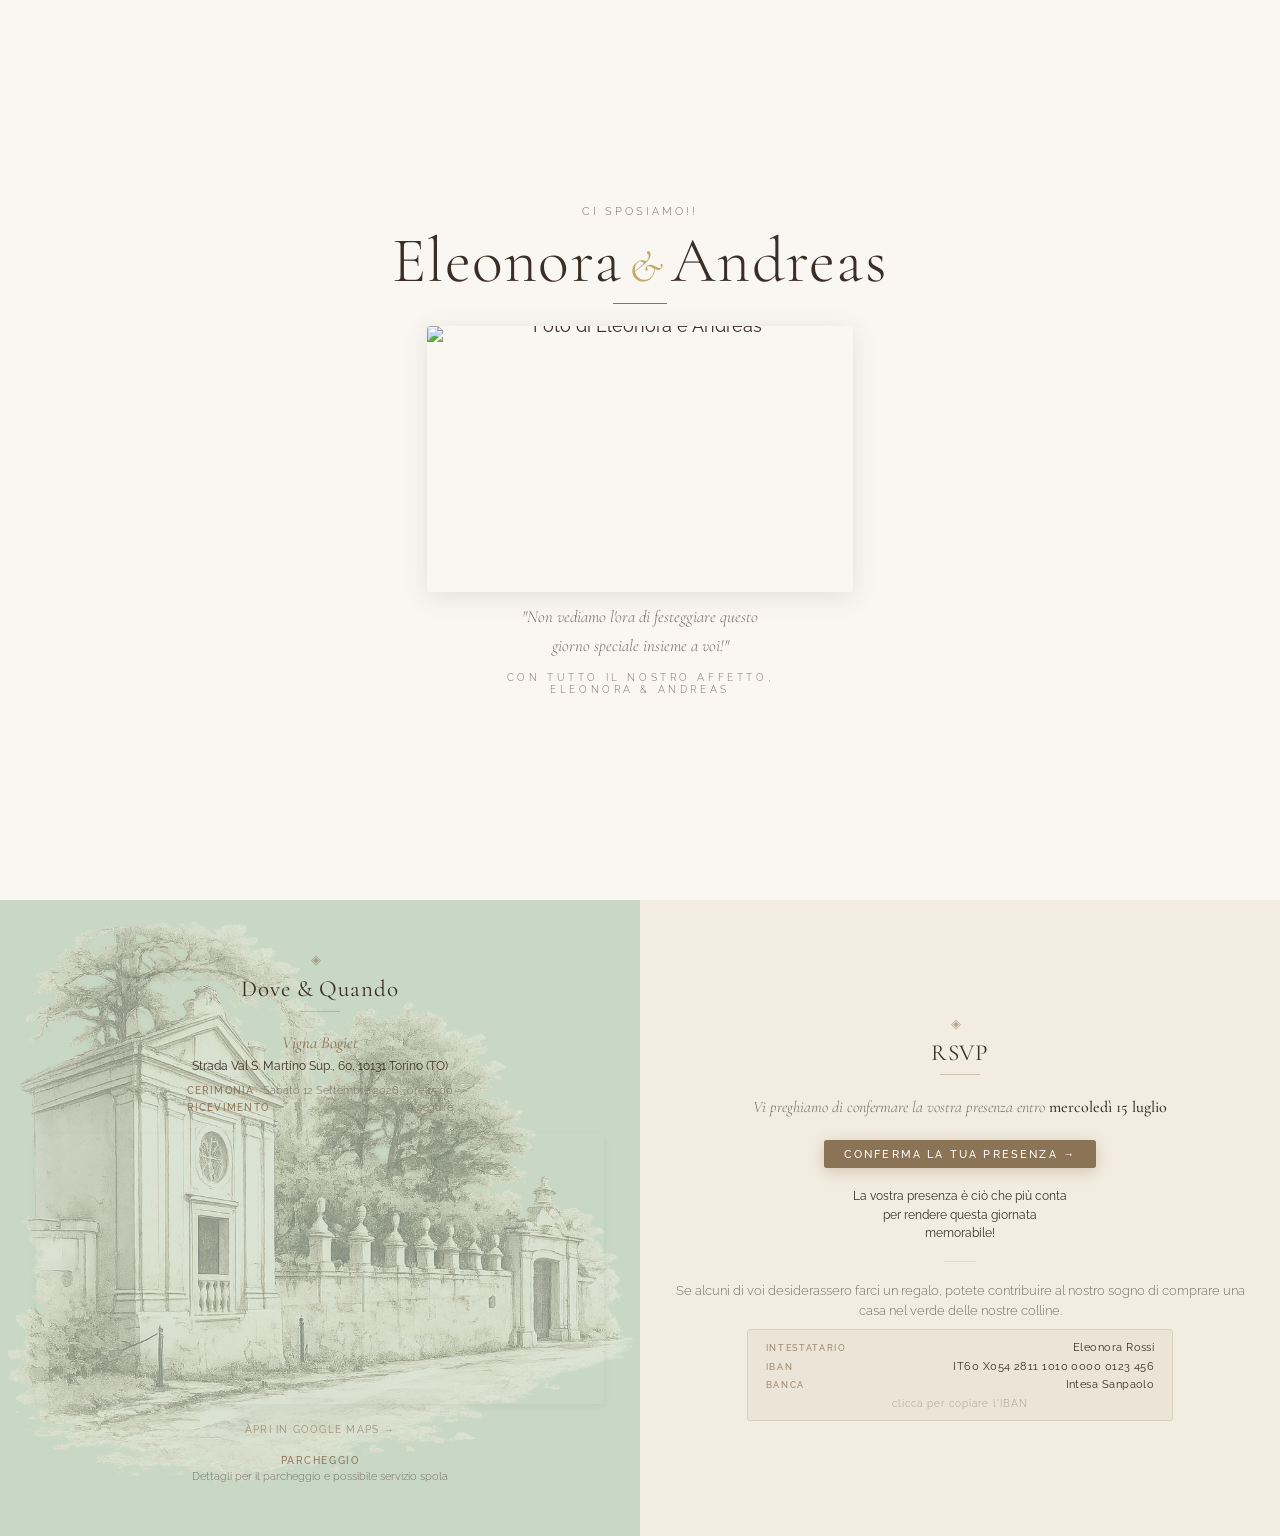
==== index.html @ 6a7cc62c "Fixing page to be scrollable also on big screen" ====
<!DOCTYPE html>
<html lang="it">
<head>
  <meta charset="UTF-8">
  <meta name="viewport" content="width=device-width, initial-scale=1.0">
  <meta name="description" content="Matrimonio di Eleonora e Andreas - Invito e RSVP">
  <meta name="robots" content="noindex, nofollow">
  <meta name="theme-color" content="#FAF7F2">

  <!-- Social sharing -->
  <meta property="og:title" content="Eleonora &amp; Andreas">
  <meta property="og:description" content="Matrimonio di Eleonora e Andreas - Invito e RSVP">
  <meta property="og:type" content="website">

  <!-- Inline SVG favicon -->
  <link rel="icon" href="data:image/svg+xml,<svg xmlns='http://www.w3.org/2000/svg' viewBox='0 0 100 100'><text y='.9em' font-size='90'>💍</text></svg>">

  <title>Eleonora &amp; Andreas</title>

  <!-- Google Fonts: preconnect + preload to avoid FOUT reflow -->
  <link rel="preconnect" href="https://fonts.googleapis.com">
  <link rel="preconnect" href="https://fonts.gstatic.com" crossorigin>
  <link
    rel="preload"
    as="style"
    href="https://fonts.googleapis.com/css2?family=Cormorant+Garamond:ital,wght@0,300;0,400;0,600;1,300;1,400&family=Raleway:wght@300;400;500&display=swap"
  >
  <link
    href="https://fonts.googleapis.com/css2?family=Cormorant+Garamond:ital,wght@0,300;0,400;0,600;1,300;1,400&family=Raleway:wght@300;400;500&display=swap"
    rel="stylesheet"
  >

  <link rel="stylesheet" href="css/style.css">
</head>

<body>

  <main class="layout" id="main-content">

    <!-- ═══════════════════════════════════════════════
         SECTION 1 · Hero / Welcome
    ════════════════════════════════════════════════ -->
    <section class="section section--hero" id="welcome" aria-label="Benvenuto">
      <div class="hero__content">

        <p class="hero__eyebrow">Ci sposiamo!!</p>

        <h1 class="hero__names">
          Eleonora<span class="hero__amp" aria-hidden="true">&amp;</span>Andreas
        </h1>

        <div class="hero__rule" aria-hidden="true"></div>
        <p class="hero__dateline"></p>

        <figure class="hero__photo">
          <img
            src="https://picsum.photos/seed/eleonora-andreas/800/500"
            alt="Foto di Eleonora e Andreas"
            width="800"
            height="500"
            loading="eager">
        </figure>

        <p class="hero__verse">"Non vediamo l'ora di festeggiare questo giorno speciale insieme a voi!"</p>
        <p class="hero__place">Con tutto il nostro affetto,<br>Eleonora &amp; Andreas</p>

      </div>
    </section><!-- /.section--hero -->


    <!-- ═══════════════════════════════════════════════
         RIGHT PANEL
    ════════════════════════════════════════════════ -->
    <div class="right-panel">

      <!-- ─────────────────────────────────────────────
           SECTION 2 · Location
      ────────────────────────────────────────────── -->
      <section class="section section--location" id="location" aria-label="Luogo e data">
        <div class="section-body">

          <header class="section-header">
            <span class="section-deco" aria-hidden="true">◈</span>
            <h2 class="section-title">Dove &amp; Quando</h2>
            <div class="section-rule" aria-hidden="true"></div>
          </header>

          <div class="location-info">
            <address class="location-address">
              <strong class="location-venue">Vigna Bogiet</strong>
              <span>Strada Val S. Martino Sup., 60, 10131 Torino (TO)</span>
            </address>

            <dl class="location-schedule">
              <div class="location-schedule__row">
                <dt>Cerimonia</dt>
                <dd>Sabato 12 Settembre 2026 · ore 15:00</dd>
              </div>
              <div class="location-schedule__row">
                <dt>Ricevimento</dt>
                <dd>A seguire</dd>
              </div>
            </dl>
          </div>

          <div class="location-map">
            <iframe
              src="https://www.google.com/maps?q=Strada+Val+S.+Martino+Sup.,+60,+10131+Torino+TO&hl=it&z=15&output=embed"
              title="Mappa: Strada Val S. Martino Sup., 60, Torino"
              loading="lazy"
              allowfullscreen
              referrerpolicy="no-referrer-when-downgrade">
            </iframe>
          </div>

          <a
            href="https://www.google.com/maps/place/Strada+Val+S.+Martino+Sup.,+60,+10131+Torino+TO,+Italy/@45.0604905,7.7187541,806m/data=!3m2!1e3!4b1!4m6!3m5!1s0x478872eba3f43833:0xca5c7841f860b6f4!8m2!3d45.0604867!4d7.721329!16s%2Fg%2F11c2gj1sdj?hl=en-GB&entry=ttu&g_ep=EgoyMDI2MDMxOC4xIKXMDSoASAFQAw%3D%3D"
            class="map-link"
            target="_blank"
            rel="noopener noreferrer"
            aria-label="Apri il percorso in Google Maps (si apre in nuova scheda)">
            Apri in Google Maps →
          </a>

          <p class="location-parking">
            <span class="location-parking__label">Parcheggio</span>
            Dettagli per il parcheggio e possibile servizio spola
          </p>

        </div>
      </section><!-- /.section--location -->


      <!-- ─────────────────────────────────────────────
           SECTION 3 · RSVP & IBAN
      ────────────────────────────────────────────── -->
      <section class="section section--rsvp" id="rsvp" aria-label="Conferma presenza">
        <div class="section-body">

          <header class="section-header">
            <span class="section-deco" aria-hidden="true">◈</span>
            <h2 class="section-title">RSVP</h2>
            <div class="section-rule" aria-hidden="true"></div>
          </header>

          <p class="rsvp-message">
            Vi preghiamo di confermare la vostra presenza entro <strong>mercoledì 15 luglio</strong>
          </p>

          <a
            href="https://forms.google.com/PLACEHOLDER"
            class="rsvp-btn"
            target="_blank"
            rel="noopener noreferrer"
            aria-label="Conferma la tua presenza — si apre Google Forms in nuova scheda">
            Conferma la tua presenza
            <span class="rsvp-btn__arrow" aria-hidden="true">→</span>
          </a>

          <p class="gift-presence">
            La vostra presenza è ciò che più conta per rendere questa giornata memorabile!
          </p>

          <hr class="section-hr" aria-hidden="true">

          <div class="gift-block">
            <p class="gift-text">
              Se alcuni di voi desiderassero farci un regalo, potete contribuire al nostro sogno di comprare una casa nel verde delle nostre colline.
            </p>

            <button
              class="iban-block"
              id="ibanBlock"
              type="button"
              aria-label="Codice IBAN — clicca per copiare l'IBAN">
              <span class="iban-row"><span class="iban-label">Intestatario</span><span class="iban-value">Eleonora Rossi</span></span>
              <span class="iban-row"><span class="iban-label">IBAN</span><span class="iban-value" id="ibanValue">IT60 X054 2811 1010 0000 0123 456</span></span>
              <span class="iban-row"><span class="iban-label">Banca</span><span class="iban-value">Intesa Sanpaolo</span></span>
              <span class="iban-hint" aria-live="polite">clicca per copiare l'IBAN</span>
            </button>
          </div>

        </div>
      </section><!-- /.section--rsvp -->

    </div><!-- /.right-panel -->

  </main><!-- /#main-content -->

  <script src="js/main.js"></script>

</body>
</html>
---- css/style.css ----
/* ================================================================
   WEDDING LANDING PAGE — style.css
   Stack: vanilla CSS · CSS Grid · clamp() · Custom Properties
   All layout uses proportional units (%, rem, vw, vh, dvh)
   No frameworks — pure modern CSS
   ================================================================ */


/* ────────────────────────────────────────────────────────────────
   DESIGN TOKENS
   ──────────────────────────────────────────────────────────────── */
:root {
  /* Palette ─ warm, muted, romantic
     Section 1 + 3 share ivory;
     the sage accent in section 2 creates visual rhythm.            */
  --clr-ivory:        #FAF7F2;
  --clr-ivory-warm:   #F3EDE1;
  --clr-sage:         #C8D8C5;
  --clr-text:         #3A2E26;
  --clr-text-soft:    #7A6E65;
  --clr-accent:       #8B7355;
  --clr-accent-lt:    #A68B5B;
  --clr-gold:         #C4A969;
  --clr-white:        #FFFFFF;

  /* Typography */
  --font-display: 'Cormorant Garamond', Georgia, serif;
  --font-body:    'Raleway', Arial, sans-serif;

  /* Fluid spacing (min · preferred · max) */
  --sp-xs:  clamp(0.25rem, 0.6vw,  0.5rem);
  --sp-sm:  clamp(0.5rem,  1vw,    0.85rem);
  --sp-md:  clamp(0.75rem, 1.5vw,  1.25rem);
  --sp-lg:  clamp(1.25rem, 2.5vw,  2rem);
  --sp-xl:  clamp(1.5rem,  4vw,    3rem);

  /* Transitions */
  --ease-out: cubic-bezier(0.25, 0.46, 0.45, 0.94);
  --t-mid:    0.35s var(--ease-out);
  --t-fast:   0.18s ease;

  /* Shadows */
  --shadow-rest:  0 0.125rem 0.6rem rgba(58, 46, 38, 0.06);
  --shadow-hover: 0 0.6rem 2.5rem rgba(58, 46, 38, 0.13);
}


/* ────────────────────────────────────────────────────────────────
   RESET & BASE
   ──────────────────────────────────────────────────────────────── */
*, *::before, *::after {
  box-sizing: border-box;
  margin: 0;
  padding: 0;
}

html {
  /* Root scales gently with viewport so rem-based clamps read larger
     on wide screens without starving the fixed-height right panel. */
  font-size: clamp(106.25%, 0.95rem + 0.2vw, 118.75%);
  scroll-behavior: smooth;
  -webkit-font-smoothing: antialiased;
  -moz-osx-font-smoothing: grayscale;
}

body {
  font-family: var(--font-body);
  background: var(--clr-ivory-warm);
  color: var(--clr-text);
  width: 100%;
  min-height: 100dvh;
}

img, iframe {
  display: block;
  max-width: 100%;
}

a { color: inherit; }
address { font-style: normal; }


/* ────────────────────────────────────────────────────────────────
   PAGE LAYOUT
   Hero takes the full viewport; location + RSVP scroll in below.
   On wide screens the two lower sections sit side by side.
   ──────────────────────────────────────────────────────────────── */
.layout {
  display: block;
  width: 100%;
}

.section--hero {
  height: 100dvh;
  min-height: 32rem;
}

.right-panel {
  display: grid;
  grid-template-columns: 1fr 1fr;
}

.right-panel > .section {
  min-height: 70dvh;
}


/* ────────────────────────────────────────────────────────────────
   SECTION BASE
   ──────────────────────────────────────────────────────────────── */
.section {
  position: relative;
  overflow: hidden;
  min-height: 0;       /* flex/grid shrink safety */
  display: flex;        /* let section-body stretch via flex: 1 */
  flex-direction: column;
  transition:
    filter     var(--t-mid),
    box-shadow var(--t-mid);
}

/* Spotlight hover — dim siblings, brighten hovered */
.layout:has(.section:hover) .section {
  filter: brightness(0.97);
}
.layout:has(.section:hover) .section:hover {
  filter: none;
  box-shadow: var(--shadow-hover);
  z-index: 10;
}

/* Lift on smaller sections */
.section--location,
.section--rsvp {
  transition:
    filter     var(--t-mid),
    box-shadow var(--t-mid),
    transform  var(--t-mid);
}
.section--location:hover,
.section--rsvp:hover {
  transform: translateY(-0.2rem);
}

/* Section inner body — flex column, content-sized. Now that the
   page scrolls, sections grow to fit content naturally. */
.section-body {
  display: flex;
  flex-direction: column;
  align-items: center;
  justify-content: center;
  text-align: center;
  flex: 1;
  min-height: 0;
  padding: var(--sp-xl) var(--sp-lg);
  gap: var(--sp-md);
}

/* Shared section header */
.section-header {
  display: flex;
  flex-direction: column;
  align-items: center;
  gap: var(--sp-xs);
  flex-shrink: 0;
}

.section-deco {
  font-size: 0.75rem;
  color: var(--clr-accent);
  letter-spacing: 0.6em;
  opacity: 0.55;
}

.section-title {
  font-family: var(--font-display);
  font-weight: 400;
  font-size: clamp(1.1rem, 1.8vw, 1.7rem);
  color: var(--clr-text);
  letter-spacing: 0.04em;
}

.section-rule {
  width: 2.25rem;
  height: 1px;
  background: var(--clr-accent);
  opacity: 0.35;
}

.section-hr {
  width: 1.75rem;
  border: none;
  border-top: 1px solid var(--clr-text);
  opacity: 0.1;
  flex-shrink: 0;
}


/* ────────────────────────────────────────────────────────────────
   SECTION 1 · HERO
   Light background + centered photo + dark text
   ──────────────────────────────────────────────────────────────── */
.section--hero {
  background: var(--clr-ivory);
}

.hero__content {
  display: flex;
  flex-direction: column;
  align-items: center;
  justify-content: center;
  text-align: center;
  flex: 1;
  min-height: 0;
  padding: var(--sp-lg) var(--sp-lg);
  gap: clamp(0.4rem, 1.2vh, 0.9rem);
  color: var(--clr-text);
}

/* Typography — hero */
.hero__eyebrow {
  font-family: var(--font-body);
  font-weight: 300;
  font-size: clamp(0.55rem, 0.85vw, 0.75rem);
  letter-spacing: 0.28em;
  text-transform: uppercase;
  color: var(--clr-text-soft);
}

.hero__names {
  font-family: var(--font-display);
  font-weight: 300;
  font-size: clamp(2.4rem, 5vw, 5rem);
  line-height: 1;
  letter-spacing: 0.02em;
  color: var(--clr-text);
}

.hero__amp {
  display: inline-block;
  font-style: italic;
  font-size: 0.7em;
  color: var(--clr-gold);
  margin: 0 0.15em;
  font-weight: 400;
}

.hero__rule {
  width: 3rem;
  height: 1px;
  background: var(--clr-accent);
  opacity: 0.3;
}

.hero__dateline {
  font-family: var(--font-body);
  font-weight: 400;
  font-size: clamp(0.62rem, 0.95vw, 0.82rem);
  letter-spacing: 0.2em;
  text-transform: uppercase;
  color: var(--clr-accent);
}

/* Hero photo — centered, proportional */
.hero__photo {
  flex: 0 1 auto;
  width: min(60%, 24rem);
  overflow: hidden;
  border-radius: 0.2rem;
  box-shadow: 0 0.25rem 1.5rem rgba(58, 46, 38, 0.12);
  margin: 0;
  line-height: 0;    /* remove inline-block gap under img */
}

.hero__photo img {
  width: 100%;
  height: auto;
  max-height: 35vh;
  object-fit: cover;
  display: block;
  transition: transform 0.6s var(--ease-out);
}

.hero__verse {
  font-family: var(--font-display);
  font-style: italic;
  font-weight: 300;
  font-size: clamp(0.95rem, 1.3vw, 1.35rem);
  line-height: 1.7;
  color: var(--clr-text-soft);
  max-width: 38ch;
}

.hero__place {
  font-family: var(--font-body);
  font-weight: 300;
  font-size: clamp(0.55rem, 0.8vw, 0.68rem);
  letter-spacing: 0.35em;
  text-transform: uppercase;
  color: var(--clr-text-soft);
  opacity: 0.6;
}


/* ────────────────────────────────────────────────────────────────
   SECTION 2 · LOCATION
   Sage tone over the old hero sketch, softened with an overlay
   so text stays legible.
   ──────────────────────────────────────────────────────────────── */
.section--location {
  background:
    linear-gradient(rgba(200, 216, 197, 0.6), rgba(200, 216, 197, 0.6)),
    url("../img/20260320_1244_Elegant Architectural Sketch_remix_01km5gwvfgefpaefngyrwxhj1q.png")
      center / cover no-repeat,
    var(--clr-sage);
}

/* Info group (address + schedule) — flex for density control */
.location-info {
  display: flex;
  flex-direction: column;
  align-items: center;
  gap: var(--sp-xs);
  flex-shrink: 1;
  min-height: 0;
}

.location-address {
  display: flex;
  flex-direction: column;
  gap: 0.1em;
  font-family: var(--font-body);
  font-size: clamp(0.68rem, 0.95vw, 0.82rem);
  color: var(--clr-text);
  line-height: 1.5;
}

.location-venue {
  display: block;
  font-family: var(--font-display);
  font-style: italic;
  font-weight: 400;
  font-size: clamp(0.9rem, 1.3vw, 1.1rem);
  color: var(--clr-accent);
}

.location-schedule {
  display: flex;
  flex-direction: column;
  gap: 0.2em;
  width: 100%;
  max-width: 20rem;
}

.location-schedule__row {
  display: flex;
  justify-content: space-between;
  align-items: baseline;
  gap: 0.5em;
}

.location-schedule__row dt {
  font-family: var(--font-body);
  font-weight: 500;
  font-size: clamp(0.55rem, 0.8vw, 0.65rem);
  letter-spacing: 0.12em;
  text-transform: uppercase;
  color: var(--clr-accent);
  white-space: nowrap;
}

.location-schedule__row dd {
  font-family: var(--font-body);
  font-weight: 300;
  font-size: clamp(0.62rem, 0.88vw, 0.75rem);
  color: var(--clr-text-soft);
  white-space: nowrap;
}

/* Map — flex-shrinkable, proportional height.
   Uses vh so the map gives up space when the section is short,
   letting the parking note + map link stay visible. */
.location-map {
  width: 100%;
  max-width: 32rem;
  height: clamp(12rem, 30vh, 20rem);
  border-radius: 0.2rem;
  overflow: hidden;
  box-shadow: var(--shadow-rest);
  opacity: 0.92;
}

.location-map iframe {
  width: 100%;
  height: 100%;
  border: none;
}

.map-link {
  font-family: var(--font-body);
  font-size: clamp(0.58rem, 0.8vw, 0.68rem);
  font-weight: 400;
  letter-spacing: 0.12em;
  text-transform: uppercase;
  color: var(--clr-accent);
  text-decoration: none;
  opacity: 0.75;
  flex-shrink: 0;
  transition: opacity var(--t-fast);
}

.map-link:hover,
.map-link:focus-visible {
  opacity: 1;
  text-decoration: underline;
  text-underline-offset: 0.2em;
}

/* Parking note — compact, sits below map link */
.location-parking {
  display: flex;
  flex-direction: column;
  align-items: center;
  gap: 0.15em;
  font-family: var(--font-body);
  font-weight: 300;
  font-size: clamp(0.6rem, 0.82vw, 0.72rem);
  color: var(--clr-text-soft);
  line-height: 1.4;
  max-width: 22rem;
  flex-shrink: 0;
}

.location-parking__label {
  font-weight: 500;
  font-size: clamp(0.55rem, 0.78vw, 0.65rem);
  letter-spacing: 0.16em;
  text-transform: uppercase;
  color: var(--clr-accent);
}


/* ────────────────────────────────────────────────────────────────
   SECTION 3 · RSVP & IBAN
   ──────────────────────────────────────────────────────────────── */
.section--rsvp {
  background: var(--clr-ivory-warm);
}

.rsvp-message {
  font-family: var(--font-display);
  font-style: italic;
  font-weight: 300;
  font-size: clamp(0.9rem, 1.15vw, 1.15rem);
  line-height: 1.65;
  color: var(--clr-text-soft);
  text-align: center;
  flex-shrink: 0;
}

.rsvp-message strong {
  font-style: normal;
  font-weight: 500;
  color: var(--clr-text);
}

/* RSVP button — primary CTA */
.rsvp-btn {
  display: inline-flex;
  align-items: center;
  gap: 0.5em;
  padding: 0.7em 1.8em;
  background: var(--clr-accent);
  color: var(--clr-white);
  text-decoration: none;
  font-family: var(--font-body);
  font-weight: 500;
  font-size: clamp(0.6rem, 0.85vw, 0.72rem);
  letter-spacing: 0.2em;
  text-transform: uppercase;
  border-radius: 0.15rem;
  box-shadow: 0 0.2rem 0.9rem rgba(139, 115, 85, 0.32);
  flex-shrink: 0;
  transition:
    background   var(--t-fast),
    transform    var(--t-fast),
    box-shadow   var(--t-fast);
}

.rsvp-btn:hover {
  background: var(--clr-accent-lt);
  transform: translateY(-0.12rem);
  box-shadow: 0 0.4rem 1.4rem rgba(139, 115, 85, 0.42);
}

.rsvp-btn:focus-visible {
  outline: 2px solid var(--clr-accent);
  outline-offset: 0.2rem;
}

.rsvp-btn__arrow {
  display: inline-block;
  transition: transform var(--t-fast);
}

.rsvp-btn:hover .rsvp-btn__arrow {
  transform: translateX(0.2rem);
}

/* Gift & IBAN */
.gift-block {
  display: flex;
  flex-direction: column;
  align-items: center;
  gap: var(--sp-xs);
  width: 100%;
  flex-shrink: 0;     /* keep natural height — do not collapse behind footer */
}

.gift-title {
  font-family: var(--font-display);
  font-weight: 400;
  font-size: clamp(0.82rem, 1.1vw, 1rem);
  color: var(--clr-text);
  letter-spacing: 0.04em;
}

.gift-text {
  font-family: var(--font-body);
  font-weight: 300;
  font-size: clamp(0.72rem, 0.9vw, 0.88rem);
  color: var(--clr-text-soft);
  line-height: 1.55;
  text-align: center;
}

/* Gift presence line — normal-weight note above the IBAN block */
.gift-presence {
  font-family: var(--font-body);
  font-weight: 400;
  font-size: clamp(0.66rem, 0.9vw, 0.78rem);
  line-height: 1.55;
  color: var(--clr-text);
  text-align: center;
  max-width: 32ch;
  flex-shrink: 0;
}

/* IBAN — clickable copy card */
.iban-block {
  display: flex;
  flex-direction: column;
  align-items: stretch;
  gap: 0.25em;
  width: 100%;
  max-width: 24rem;
  padding: 0.6em 1em;
  background: rgba(139, 115, 85, 0.07);
  border: 1px solid rgba(139, 115, 85, 0.18);
  border-radius: 0.2rem;
  cursor: pointer;
  transition:
    background   var(--t-fast),
    border-color var(--t-fast);
  font: inherit;
  color: inherit;
  text-align: center;
}

.iban-block:hover {
  background: rgba(139, 115, 85, 0.13);
  border-color: rgba(139, 115, 85, 0.3);
}

.iban-block:focus-visible {
  outline: 2px solid var(--clr-accent);
  outline-offset: 0.12rem;
}

.iban-row {
  display: flex;
  justify-content: space-between;
  align-items: baseline;
  gap: 0.75em;
  width: 100%;
}

.iban-label {
  font-family: var(--font-body);
  font-weight: 500;
  font-size: clamp(0.52rem, 0.72vw, 0.6rem);
  letter-spacing: 0.18em;
  text-transform: uppercase;
  color: var(--clr-accent);
  opacity: 0.8;
  white-space: nowrap;
}

.iban-value {
  font-family: var(--font-body);
  font-weight: 400;
  font-size: clamp(0.62rem, 0.88vw, 0.76rem);
  color: var(--clr-text);
  letter-spacing: 0.04em;
  user-select: all;
  text-align: right;
}

.iban-hint {
  font-family: var(--font-body);
  font-size: 0.58rem;
  font-weight: 300;
  color: var(--clr-text-soft);
  opacity: 0.6;
  letter-spacing: 0.1em;
  margin-top: 0.15em;
  text-align: center;
}

/* ────────────────────────────────────────────────────────────────
   ENTRANCE ANIMATIONS  (CSS only — no JS dependency)
   ──────────────────────────────────────────────────────────────── */
@keyframes fadeUp {
  from { opacity: 0; transform: translateY(0.8rem); }
  to   { opacity: 1; transform: translateY(0);      }
}

@keyframes fadeRight {
  from { opacity: 0; transform: translateX(1rem); }
  to   { opacity: 1; transform: translateX(0);    }
}

.hero__eyebrow  { animation: fadeUp 0.6s var(--ease-out) 0.05s both; }
.hero__names    { animation: fadeUp 0.6s var(--ease-out) 0.12s both; }
.hero__rule     { animation: fadeUp 0.5s var(--ease-out) 0.18s both; }
.hero__dateline { animation: fadeUp 0.5s var(--ease-out) 0.22s both; }
.hero__photo    { animation: fadeUp 0.6s var(--ease-out) 0.28s both; }
.hero__verse    { animation: fadeUp 0.5s var(--ease-out) 0.34s both; }
.hero__place    { animation: fadeUp 0.5s var(--ease-out) 0.38s both; }

.section--location { animation: fadeRight 0.6s var(--ease-out) 0.1s both; }
.section--rsvp     { animation: fadeRight 0.6s var(--ease-out) 0.2s both; }


/* ────────────────────────────────────────────────────────────────
   COUNTDOWN  (injected by JS)
   ──────────────────────────────────────────────────────────────── */
.hero__countdown {
  opacity: 0.65;
  font-weight: 300;
  font-style: italic;
  letter-spacing: 0.1em;
}


/* ────────────────────────────────────────────────────────────────
   RESPONSIVE — below 900px: stack location + RSVP vertically
   ──────────────────────────────────────────────────────────────── */
@media screen and (max-width: 900px) {

  .right-panel {
    grid-template-columns: 1fr;
  }

  .right-panel > .section {
    min-height: auto;
  }
}


/* ────────────────────────────────────────────────────────────────
   RESPONSIVE — Mobile  (≤ 767px, any orientation)
   Use svh on the hero to avoid Chrome Android URL-bar jank.
   ──────────────────────────────────────────────────────────────── */
@media screen and (max-width: 767px) {

  .section--hero {
    height: 100svh;
    min-height: 26rem;
  }

  .section-body {
    padding: var(--sp-xl) var(--sp-lg);
    justify-content: center;
  }

  .hero__content {
    padding: var(--sp-lg) var(--sp-md);
    gap: clamp(0.4rem, 1.5vh, 1rem);
  }

  .hero__photo {
    width: min(80%, 20rem);
  }

  .hero__photo img {
    max-height: 28vh;
  }

  .location-map {
    min-height: 8rem;
    max-height: 14rem;
  }

  .iban-value {
    white-space: normal;     /* allow wrap on narrow phones */
    word-break: break-all;
    text-align: right;
  }

  .section--hero {
    background: var(--clr-ivory-warm);   /* warmer ivory on mobile, less white */
  }

  /* No hover effects on touch */
  .section--location:hover,
  .section--rsvp:hover { transform: none; }
  .layout:has(.section:hover) .section { filter: none; }
}


/* ────────────────────────────────────────────────────────────────
   REDUCED MOTION  (accessibility)
   ──────────────────────────────────────────────────────────────── */
@media (prefers-reduced-motion: reduce) {

  *, *::before, *::after {
    animation-duration:  0.01ms !important;
    animation-delay:     0ms    !important;
    transition-duration: 0.01ms !important;
  }

  .hero__eyebrow,
  .hero__names,
  .hero__rule,
  .hero__dateline,
  .hero__photo,
  .hero__verse,
  .hero__place,
  .section--location,
  .section--rsvp {
    opacity: 1;
    transform: none;
  }
}


/* ────────────────────────────────────────────────────────────────
   PRINT
   ──────────────────────────────────────────────────────────────── */
@media print {

  body {
    overflow: visible;
    height: auto;
  }

  .layout {
    display: block;
    height: auto;
  }

  .right-panel { display: block; }

  .section {
    break-inside: avoid;
    page-break-inside: avoid;
    height: auto;
    min-height: 0;
  }

  .location-map { display: none; }
}
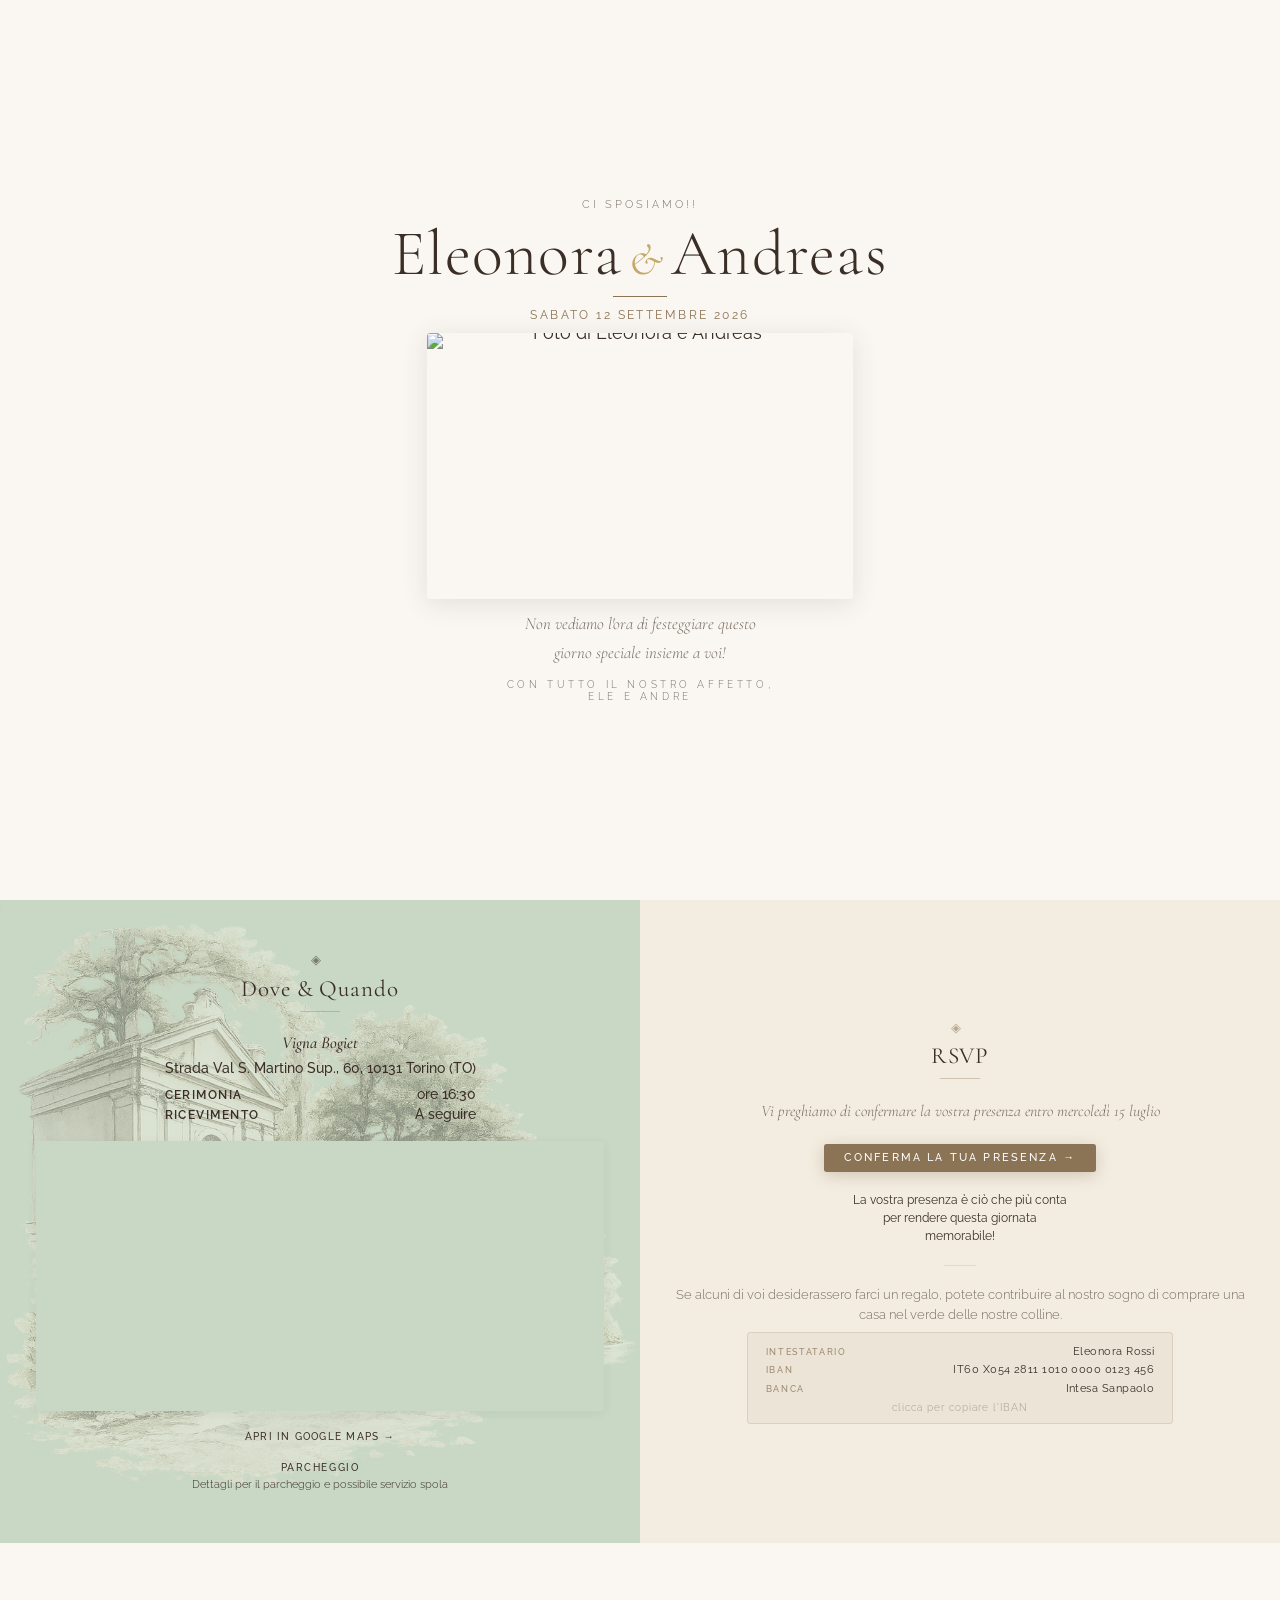
==== commit 23d2b193: "Last fixes to fix the views and the maps" ====
--- a/index.html
+++ b/index.html
@@ -30,6 +30,13 @@
     rel="stylesheet"
   >
 
+  <!-- Google Maps embed: preconnect to shave DNS/TLS time off the iframe fetch -->
+  <link rel="preconnect" href="https://www.google.com">
+  <link rel="preconnect" href="https://maps.google.com">
+  <link rel="preconnect" href="https://maps.gstatic.com" crossorigin>
+  <link rel="preconnect" href="https://khms0.google.com" crossorigin>
+  <link rel="preconnect" href="https://khms1.google.com" crossorigin>
+
   <link rel="stylesheet" href="css/style.css">
 </head>
 
@@ -61,8 +68,8 @@
             loading="eager">
         </figure>
 
-        <p class="hero__verse">"Non vediamo l'ora di festeggiare questo giorno speciale insieme a voi!"</p>
-        <p class="hero__place">Con tutto il nostro affetto,<br>Eleonora &amp; Andreas</p>
+        <p class="hero__verse">Non vediamo l'ora di festeggiare questo giorno speciale insieme a voi!</p>
+        <p class="hero__place">Con tutto il nostro affetto,<br>Ele e Andre</p>
 
       </div>
     </section><!-- /.section--hero -->
@@ -94,7 +101,7 @@
             <dl class="location-schedule">
               <div class="location-schedule__row">
                 <dt>Cerimonia</dt>
-                <dd>Sabato 12 Settembre 2026 · ore 15:00</dd>
+                <dd>ore 16:30</dd>
               </div>
               <div class="location-schedule__row">
                 <dt>Ricevimento</dt>
@@ -107,7 +114,8 @@
             <iframe
               src="https://www.google.com/maps?q=Strada+Val+S.+Martino+Sup.,+60,+10131+Torino+TO&hl=it&z=15&output=embed"
               title="Mappa: Strada Val S. Martino Sup., 60, Torino"
-              loading="lazy"
+              loading="eager"
+              fetchpriority="high"
               allowfullscreen
               referrerpolicy="no-referrer-when-downgrade">
             </iframe>
@@ -144,7 +152,7 @@
           </header>
 
           <p class="rsvp-message">
-            Vi preghiamo di confermare la vostra presenza entro <strong>mercoledì 15 luglio</strong>
+            Vi preghiamo di confermare la vostra presenza entro mercoledì 15 luglio
           </p>
 
           <a
@@ -185,6 +193,10 @@
 
     </div><!-- /.right-panel -->
 
+    <footer class="countdown-footer" id="countdown" aria-label="Countdown">
+      <p class="countdown-footer__text"></p>
+    </footer>
+
   </main><!-- /#main-content -->
 
   <script src="js/main.js"></script>
--- a/css/style.css
+++ b/css/style.css
@@ -315,6 +315,20 @@
     var(--clr-sage);
 }
 
+/* Location text — dark warm brown against the sage+sketch backdrop */
+.section--location .section-title,
+.section--location .section-deco,
+.section--location .location-address,
+.section--location .map-link,
+.section--location .location-parking,
+.section--location .location-schedule__row dt,
+.section--location .location-schedule__row dd,
+.section--location .location-parking__label {
+  color: var(--clr-text);
+}
+.section--location .location-venue { color: var(--clr-text); font-weight: 500; }
+.section--location .map-link { opacity: 1; font-weight: 500; }
+
 /* Info group (address + schedule) — flex for density control */
 .location-info {
   display: flex;
@@ -328,9 +342,10 @@
 .location-address {
   display: flex;
   flex-direction: column;
-  gap: 0.1em;
-  font-family: var(--font-body);
-  font-size: clamp(0.68rem, 0.95vw, 0.82rem);
+  gap: 0.15em;
+  font-family: var(--font-body);
+  font-size: clamp(0.78rem, 1.05vw, 0.95rem);
+  font-weight: 500;
   color: var(--clr-text);
   line-height: 1.5;
 }
@@ -361,8 +376,8 @@
 
 .location-schedule__row dt {
   font-family: var(--font-body);
-  font-weight: 500;
-  font-size: clamp(0.55rem, 0.8vw, 0.65rem);
+  font-weight: 600;
+  font-size: clamp(0.68rem, 0.92vw, 0.8rem);
   letter-spacing: 0.12em;
   text-transform: uppercase;
   color: var(--clr-accent);
@@ -371,8 +386,8 @@
 
 .location-schedule__row dd {
   font-family: var(--font-body);
-  font-weight: 300;
-  font-size: clamp(0.62rem, 0.88vw, 0.75rem);
+  font-weight: 500;
+  font-size: clamp(0.78rem, 1.05vw, 0.95rem);
   color: var(--clr-text-soft);
   white-space: nowrap;
 }
@@ -387,13 +402,19 @@
   border-radius: 0.2rem;
   overflow: hidden;
   box-shadow: var(--shadow-rest);
-  opacity: 0.92;
+  background: var(--clr-sage);
 }
 
 .location-map iframe {
   width: 100%;
   height: 100%;
   border: none;
+  opacity: 0;
+  transition: opacity 0.4s var(--ease-out);
+}
+
+.location-map iframe.is-loaded {
+  opacity: 1;
 }
 
 .map-link {
@@ -404,7 +425,7 @@
   text-transform: uppercase;
   color: var(--clr-accent);
   text-decoration: none;
-  opacity: 0.75;
+  opacity: 0.85;
   flex-shrink: 0;
   transition: opacity var(--t-fast);
 }
@@ -618,6 +639,25 @@
 }
 
 /* ────────────────────────────────────────────────────────────────
+   COUNTDOWN FOOTER
+   ──────────────────────────────────────────────────────────────── */
+.countdown-footer {
+  background: var(--clr-ivory);
+  padding: var(--sp-xl) var(--sp-md);
+  text-align: center;
+}
+
+.countdown-footer__text {
+  font-family: var(--font-display);
+  font-style: italic;
+  font-weight: 400;
+  font-size: clamp(1.6rem, 2.8vw, 2.4rem);
+  color: var(--clr-accent);
+  letter-spacing: 0.02em;
+}
+
+
+/* ────────────────────────────────────────────────────────────────
    ENTRANCE ANIMATIONS  (CSS only — no JS dependency)
    ──────────────────────────────────────────────────────────────── */
 @keyframes fadeUp {
@@ -640,17 +680,6 @@
 
 .section--location { animation: fadeRight 0.6s var(--ease-out) 0.1s both; }
 .section--rsvp     { animation: fadeRight 0.6s var(--ease-out) 0.2s both; }
-
-
-/* ────────────────────────────────────────────────────────────────
-   COUNTDOWN  (injected by JS)
-   ──────────────────────────────────────────────────────────────── */
-.hero__countdown {
-  opacity: 0.65;
-  font-weight: 300;
-  font-style: italic;
-  letter-spacing: 0.1em;
-}
 
 
 /* ────────────────────────────────────────────────────────────────
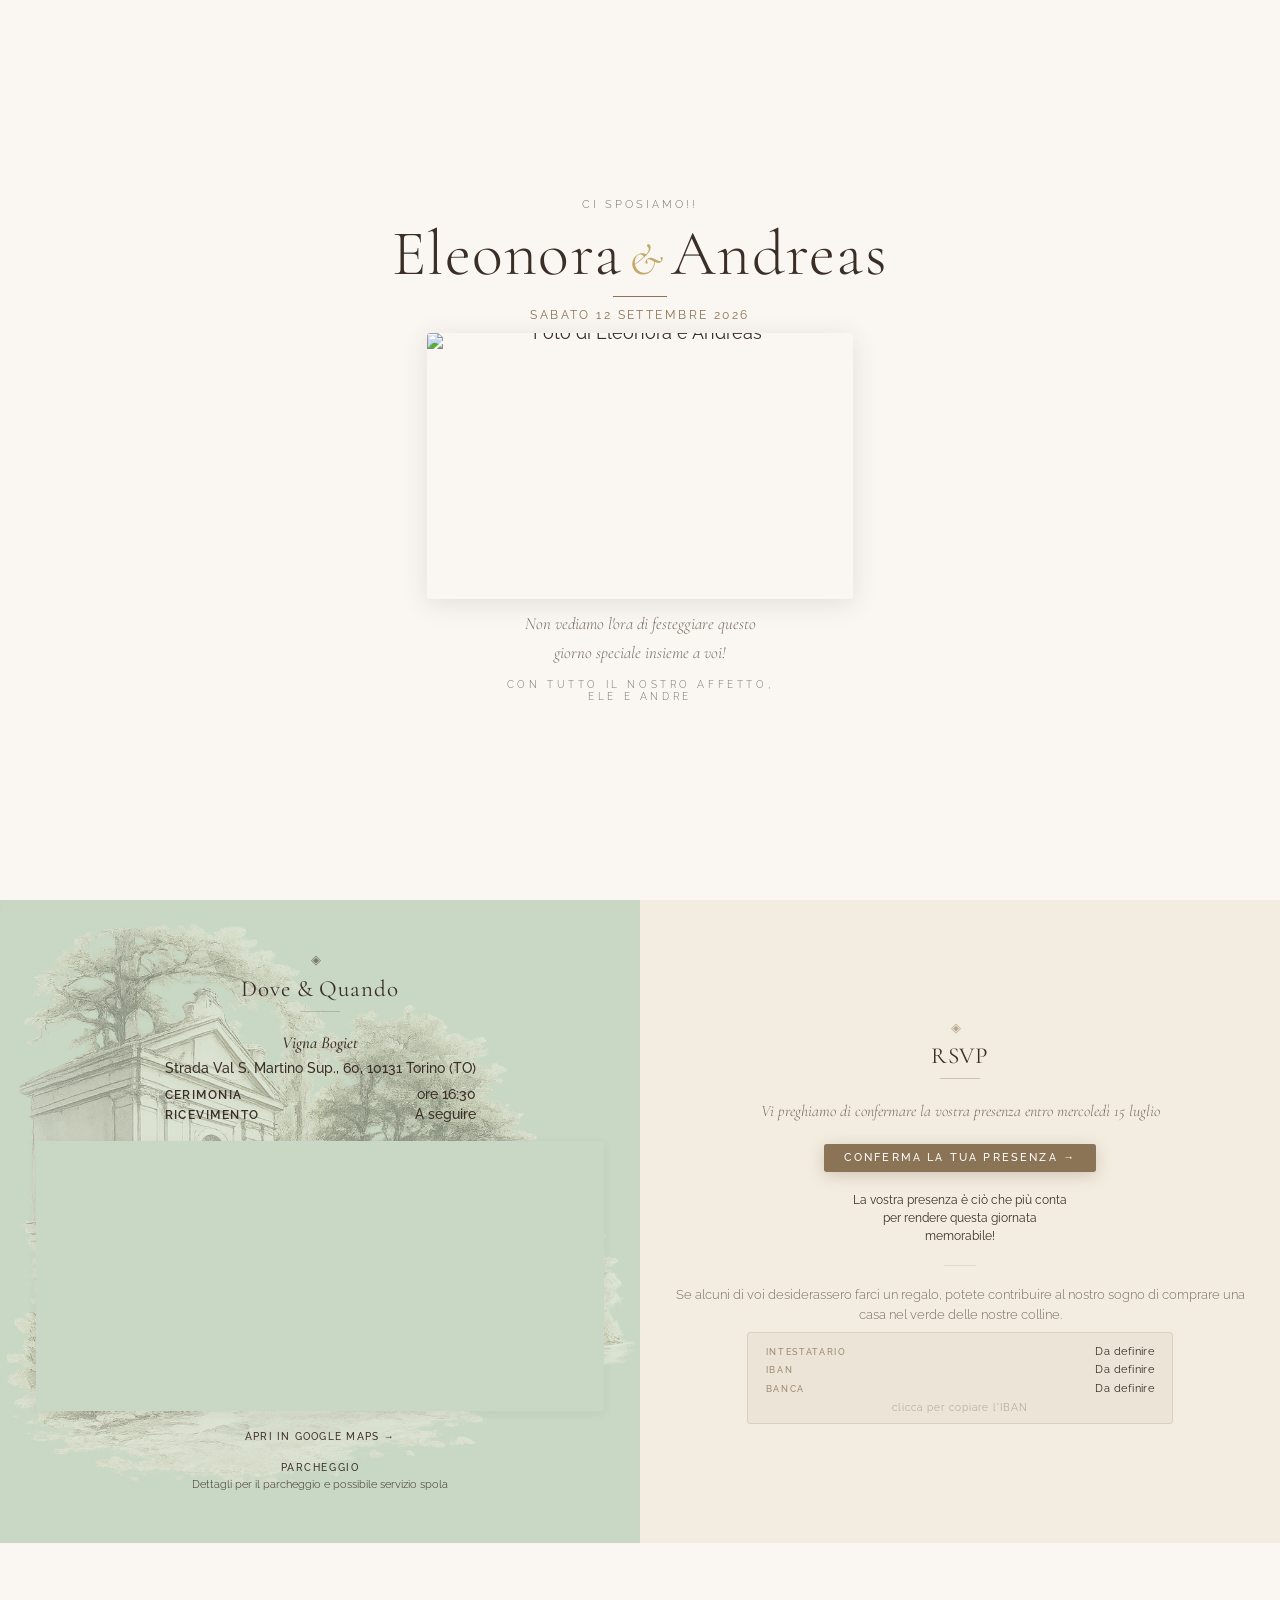
==== commit 257159df: "Removed random IBAN and random intestatario" ====
--- a/index.html
+++ b/index.html
@@ -181,9 +181,9 @@
               id="ibanBlock"
               type="button"
               aria-label="Codice IBAN — clicca per copiare l'IBAN">
-              <span class="iban-row"><span class="iban-label">Intestatario</span><span class="iban-value">Eleonora Rossi</span></span>
-              <span class="iban-row"><span class="iban-label">IBAN</span><span class="iban-value" id="ibanValue">IT60 X054 2811 1010 0000 0123 456</span></span>
-              <span class="iban-row"><span class="iban-label">Banca</span><span class="iban-value">Intesa Sanpaolo</span></span>
+              <span class="iban-row"><span class="iban-label">Intestatario</span><span class="iban-value">Da definire</span></span>
+              <span class="iban-row"><span class="iban-label">IBAN</span><span class="iban-value" id="ibanValue">Da definire</span></span>
+              <span class="iban-row"><span class="iban-label">Banca</span><span class="iban-value">Da definire</span></span>
               <span class="iban-hint" aria-live="polite">clicca per copiare l'IBAN</span>
             </button>
           </div>
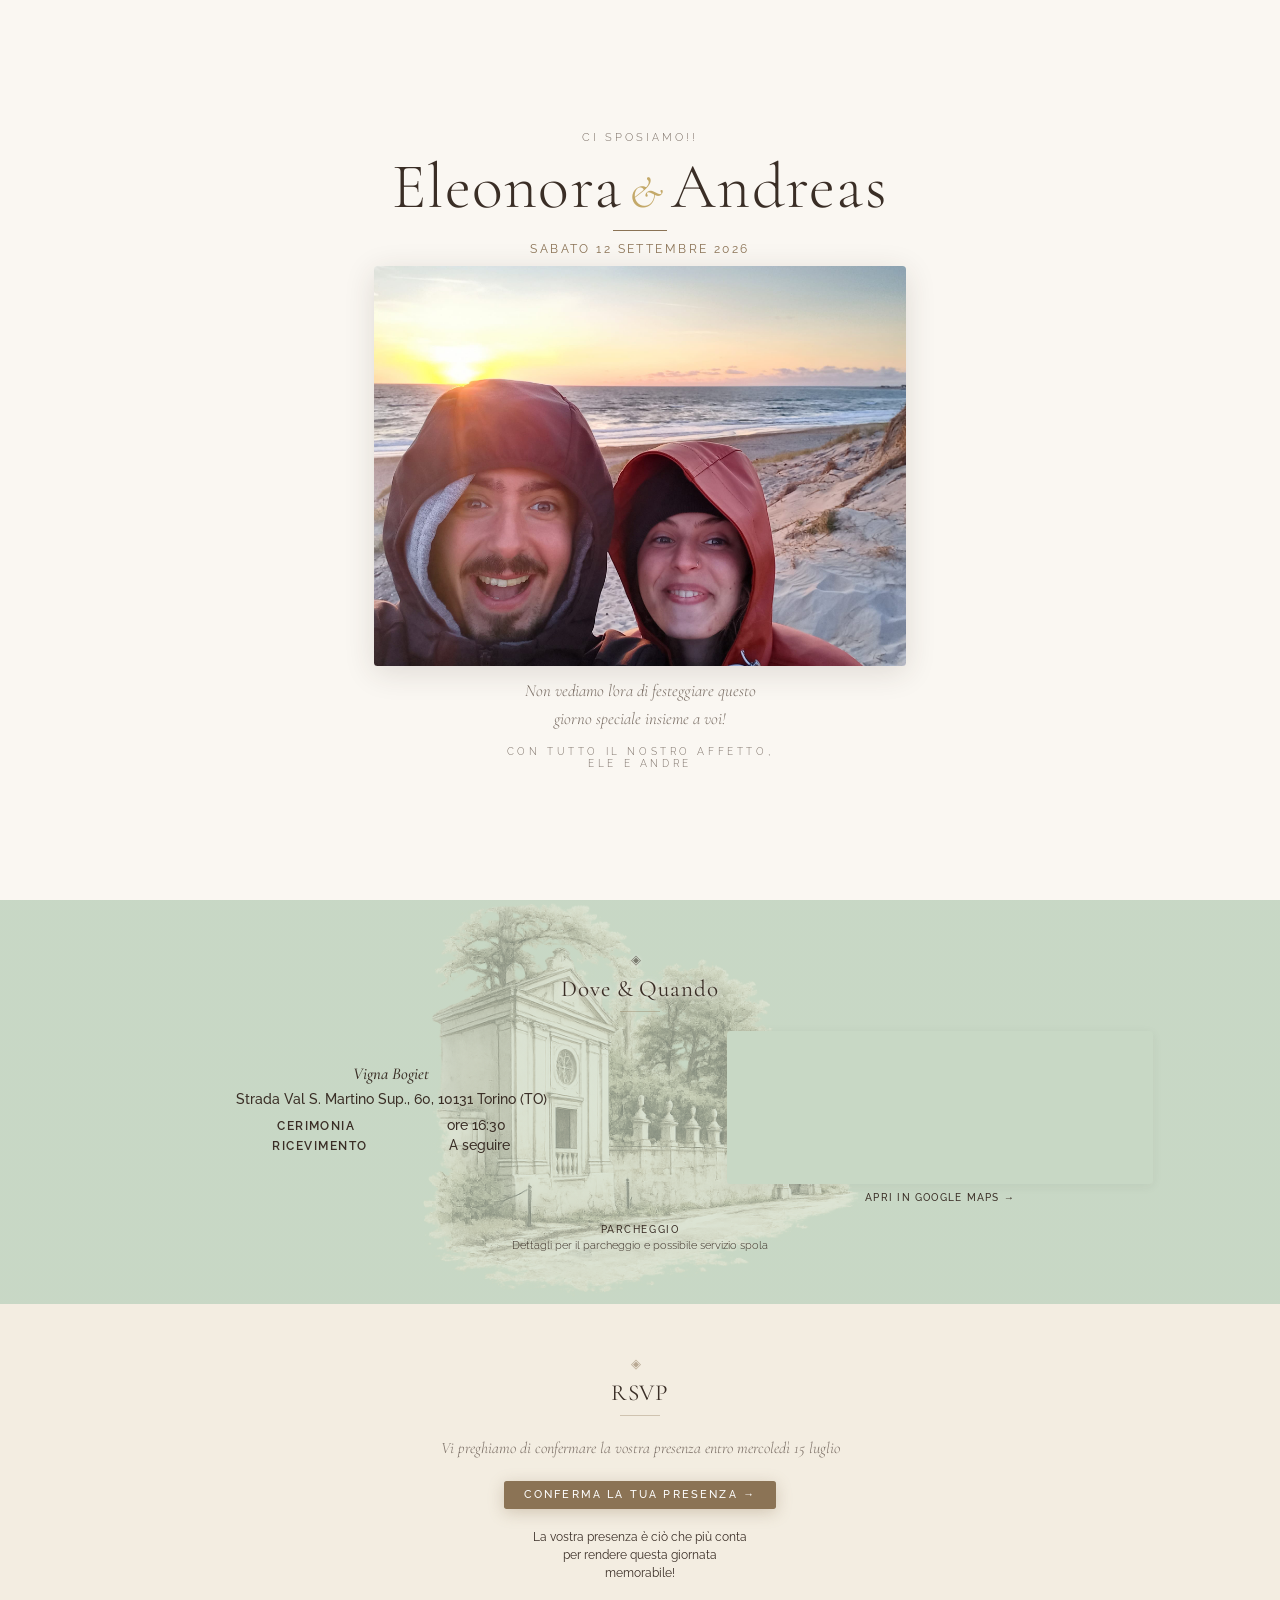
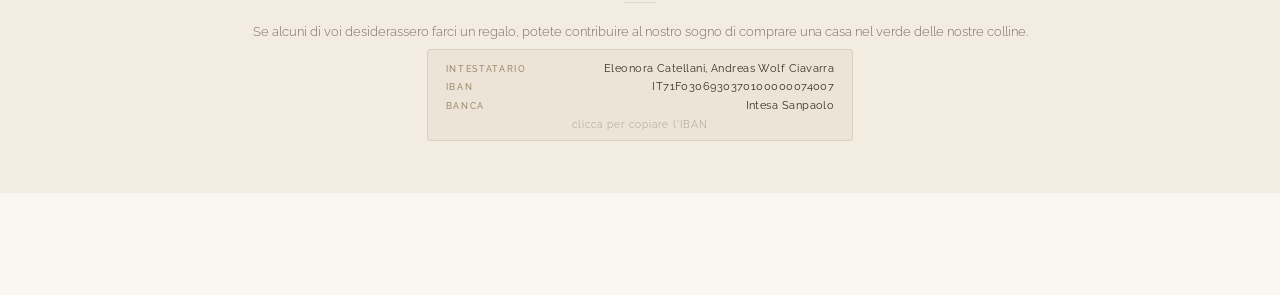
==== commit 75588015: "Added new picture and fixed styles and visuals" ====
--- a/index.html
+++ b/index.html
@@ -61,10 +61,10 @@
 
         <figure class="hero__photo">
           <img
-            src="https://picsum.photos/seed/eleonora-andreas/800/500"
+            src="img/eleonoraeandreas.jpeg"
             alt="Foto di Eleonora e Andreas"
-            width="800"
-            height="500"
+            width="1024"
+            height="768"
             loading="eager">
         </figure>
 
@@ -92,43 +92,45 @@
             <div class="section-rule" aria-hidden="true"></div>
           </header>
 
-          <div class="location-info">
-            <address class="location-address">
-              <strong class="location-venue">Vigna Bogiet</strong>
-              <span>Strada Val S. Martino Sup., 60, 10131 Torino (TO)</span>
-            </address>
-
-            <dl class="location-schedule">
-              <div class="location-schedule__row">
-                <dt>Cerimonia</dt>
-                <dd>ore 16:30</dd>
-              </div>
-              <div class="location-schedule__row">
-                <dt>Ricevimento</dt>
-                <dd>A seguire</dd>
-              </div>
-            </dl>
+          <div class="location-row">
+            <div class="location-info">
+              <address class="location-address">
+                <strong class="location-venue">Vigna Bogiet</strong>
+                <span>Strada Val S. Martino Sup., 60, 10131 Torino (TO)</span>
+              </address>
+
+              <dl class="location-schedule">
+                <div class="location-schedule__row">
+                  <dt>Cerimonia</dt>
+                  <dd>ore 16:30</dd>
+                </div>
+                <div class="location-schedule__row">
+                  <dt>Ricevimento</dt>
+                  <dd>A seguire</dd>
+                </div>
+              </dl>
+            </div>
+
+            <div class="location-map">
+              <iframe
+                src="https://www.google.com/maps?q=Strada+Val+S.+Martino+Sup.,+60,+10131+Torino+TO&hl=it&z=15&output=embed"
+                title="Mappa: Strada Val S. Martino Sup., 60, Torino"
+                loading="eager"
+                fetchpriority="high"
+                allowfullscreen
+                referrerpolicy="no-referrer-when-downgrade">
+              </iframe>
+            </div>
+
+            <a
+              href="https://www.google.com/maps/place/Strada+Val+S.+Martino+Sup.,+60,+10131+Torino+TO,+Italy/@45.0604905,7.7187541,806m/data=!3m2!1e3!4b1!4m6!3m5!1s0x478872eba3f43833:0xca5c7841f860b6f4!8m2!3d45.0604867!4d7.721329!16s%2Fg%2F11c2gj1sdj?hl=en-GB&entry=ttu&g_ep=EgoyMDI2MDMxOC4xIKXMDSoASAFQAw%3D%3D"
+              class="map-link"
+              target="_blank"
+              rel="noopener noreferrer"
+              aria-label="Apri il percorso in Google Maps (si apre in nuova scheda)">
+              Apri in Google Maps →
+            </a>
           </div>
-
-          <div class="location-map">
-            <iframe
-              src="https://www.google.com/maps?q=Strada+Val+S.+Martino+Sup.,+60,+10131+Torino+TO&hl=it&z=15&output=embed"
-              title="Mappa: Strada Val S. Martino Sup., 60, Torino"
-              loading="eager"
-              fetchpriority="high"
-              allowfullscreen
-              referrerpolicy="no-referrer-when-downgrade">
-            </iframe>
-          </div>
-
-          <a
-            href="https://www.google.com/maps/place/Strada+Val+S.+Martino+Sup.,+60,+10131+Torino+TO,+Italy/@45.0604905,7.7187541,806m/data=!3m2!1e3!4b1!4m6!3m5!1s0x478872eba3f43833:0xca5c7841f860b6f4!8m2!3d45.0604867!4d7.721329!16s%2Fg%2F11c2gj1sdj?hl=en-GB&entry=ttu&g_ep=EgoyMDI2MDMxOC4xIKXMDSoASAFQAw%3D%3D"
-            class="map-link"
-            target="_blank"
-            rel="noopener noreferrer"
-            aria-label="Apri il percorso in Google Maps (si apre in nuova scheda)">
-            Apri in Google Maps →
-          </a>
 
           <p class="location-parking">
             <span class="location-parking__label">Parcheggio</span>
@@ -156,7 +158,7 @@
           </p>
 
           <a
-            href="https://forms.google.com/PLACEHOLDER"
+            href="https://docs.google.com/forms/d/e/1FAIpQLSe9wHDhRwGMlWLGzZm1XkEaBy3ExzRtSXIeuggwt2vX_wMZqw/viewform"
             class="rsvp-btn"
             target="_blank"
             rel="noopener noreferrer"
@@ -181,9 +183,9 @@
               id="ibanBlock"
               type="button"
               aria-label="Codice IBAN — clicca per copiare l'IBAN">
-              <span class="iban-row"><span class="iban-label">Intestatario</span><span class="iban-value">Da definire</span></span>
-              <span class="iban-row"><span class="iban-label">IBAN</span><span class="iban-value" id="ibanValue">Da definire</span></span>
-              <span class="iban-row"><span class="iban-label">Banca</span><span class="iban-value">Da definire</span></span>
+              <span class="iban-row"><span class="iban-label">Intestatario</span><span class="iban-value">Eleonora Catellani, Andreas Wolf Ciavarra</span></span>
+              <span class="iban-row"><span class="iban-label">IBAN</span><span class="iban-value" id="ibanValue">IT71F0306930370100000074007</span></span>
+              <span class="iban-row"><span class="iban-label">Banca</span><span class="iban-value">Intesa Sanpaolo</span></span>
               <span class="iban-hint" aria-live="polite">clicca per copiare l'IBAN</span>
             </button>
           </div>
--- a/css/style.css
+++ b/css/style.css
@@ -96,12 +96,11 @@
 }
 
 .right-panel {
-  display: grid;
-  grid-template-columns: 1fr 1fr;
+  display: block;
 }
 
 .right-panel > .section {
-  min-height: 70dvh;
+  min-height: auto;
 }
 
 
@@ -264,10 +263,10 @@
 /* Hero photo — centered, proportional */
 .hero__photo {
   flex: 0 1 auto;
-  width: min(60%, 24rem);
+  width: min(70%, 30rem);
   overflow: hidden;
   border-radius: 0.2rem;
-  box-shadow: 0 0.25rem 1.5rem rgba(58, 46, 38, 0.12);
+  box-shadow: 0 0.35rem 1.75rem rgba(58, 46, 38, 0.14);
   margin: 0;
   line-height: 0;    /* remove inline-block gap under img */
 }
@@ -275,9 +274,10 @@
 .hero__photo img {
   width: 100%;
   height: auto;
-  max-height: 35vh;
+  max-height: 45vh;
   object-fit: cover;
   display: block;
+  transform-origin: left bottom;    /* anchor parallax zoom at the bottom-left corner — keeps faces + sun in frame, expands toward upper-right */
   transition: transform 0.6s var(--ease-out);
 }
 
@@ -311,11 +311,11 @@
   background:
     linear-gradient(rgba(200, 216, 197, 0.6), rgba(200, 216, 197, 0.6)),
     url("../img/20260320_1244_Elegant Architectural Sketch_remix_01km5gwvfgefpaefngyrwxhj1q.png")
-      center / cover no-repeat,
+      center 32% / auto 110% no-repeat,
     var(--clr-sage);
 }
 
-/* Location text — dark warm brown against the sage+sketch backdrop */
+/* Location text — dark warm brown against the sage+sketch backdrop. */
 .section--location .section-title,
 .section--location .section-deco,
 .section--location .location-address,
@@ -329,14 +329,56 @@
 .section--location .location-venue { color: var(--clr-text); font-weight: 500; }
 .section--location .map-link { opacity: 1; font-weight: 500; }
 
-/* Info group (address + schedule) — flex for density control */
+/* Legibility card: soft ivory backdrop behind the address + schedule block
+   so the data reads cleanly over the foliage parts of the sketch.
+   Semi-transparent so the sketch still shows through. */
+.section--location .location-info {
+  padding: var(--sp-sm) var(--sp-md);
+  border-radius: 0.25rem;
+}
+
+/* Section title + deco glyph stay card-less — they sit higher up where the
+   sketch is calmer. A soft ivory glow on the letters is enough to separate
+   them from the background without an explicit card. */
+.section--location .section-title,
+.section--location .section-deco {
+  text-shadow:
+    0 0 0.4em rgba(250, 247, 242, 0.85),
+    0 0 0.2em rgba(250, 247, 242, 0.9);
+}
+
+/* Info + map row — side by side on wide screens, stacked on narrow.
+   grid-template-areas keeps info aligned to the map row only, so info's
+   vertical center matches the map's center (the link sits below, in its
+   own row, and is not part of the symmetric pairing). */
+.location-row {
+  display: grid;
+  grid-template-columns: minmax(0, 1.1fr) minmax(0, 0.9fr);
+  grid-template-areas:
+    "info map"
+    ".    link";
+  column-gap: var(--sp-lg);
+  row-gap: var(--sp-xs);
+  align-items: center;
+  justify-items: center;
+  width: 100%;
+  max-width: 60rem;
+}
+
+.location-row .location-info { grid-area: info; }
+.location-row .location-map  { grid-area: map; }
+.location-row .map-link      { grid-area: link; }
+
+/* Info group (address + schedule) — flex for density control.
+   min-height matches .location-map so the two columns read as symmetric. */
 .location-info {
   display: flex;
   flex-direction: column;
   align-items: center;
+  justify-content: center;
   gap: var(--sp-xs);
   flex-shrink: 1;
-  min-height: 0;
+  min-height: clamp(7rem, 17vh, 10.5rem);
 }
 
 .location-address {
@@ -369,7 +411,7 @@
 
 .location-schedule__row {
   display: flex;
-  justify-content: space-between;
+  justify-content: space-around;
   align-items: baseline;
   gap: 0.5em;
 }
@@ -397,8 +439,8 @@
    letting the parking note + map link stay visible. */
 .location-map {
   width: 100%;
-  max-width: 32rem;
-  height: clamp(12rem, 30vh, 20rem);
+  max-width: 24rem;
+  height: clamp(7rem, 17vh, 10.5rem);
   border-radius: 0.2rem;
   overflow: hidden;
   box-shadow: var(--shadow-rest);
@@ -694,6 +736,18 @@
   .right-panel > .section {
     min-height: auto;
   }
+
+  .location-row {
+    grid-template-columns: 1fr;
+    grid-template-areas:
+      "info"
+      "map"
+      "link";
+  }
+
+  .location-info {
+    min-height: auto;
+  }
 }
 
 
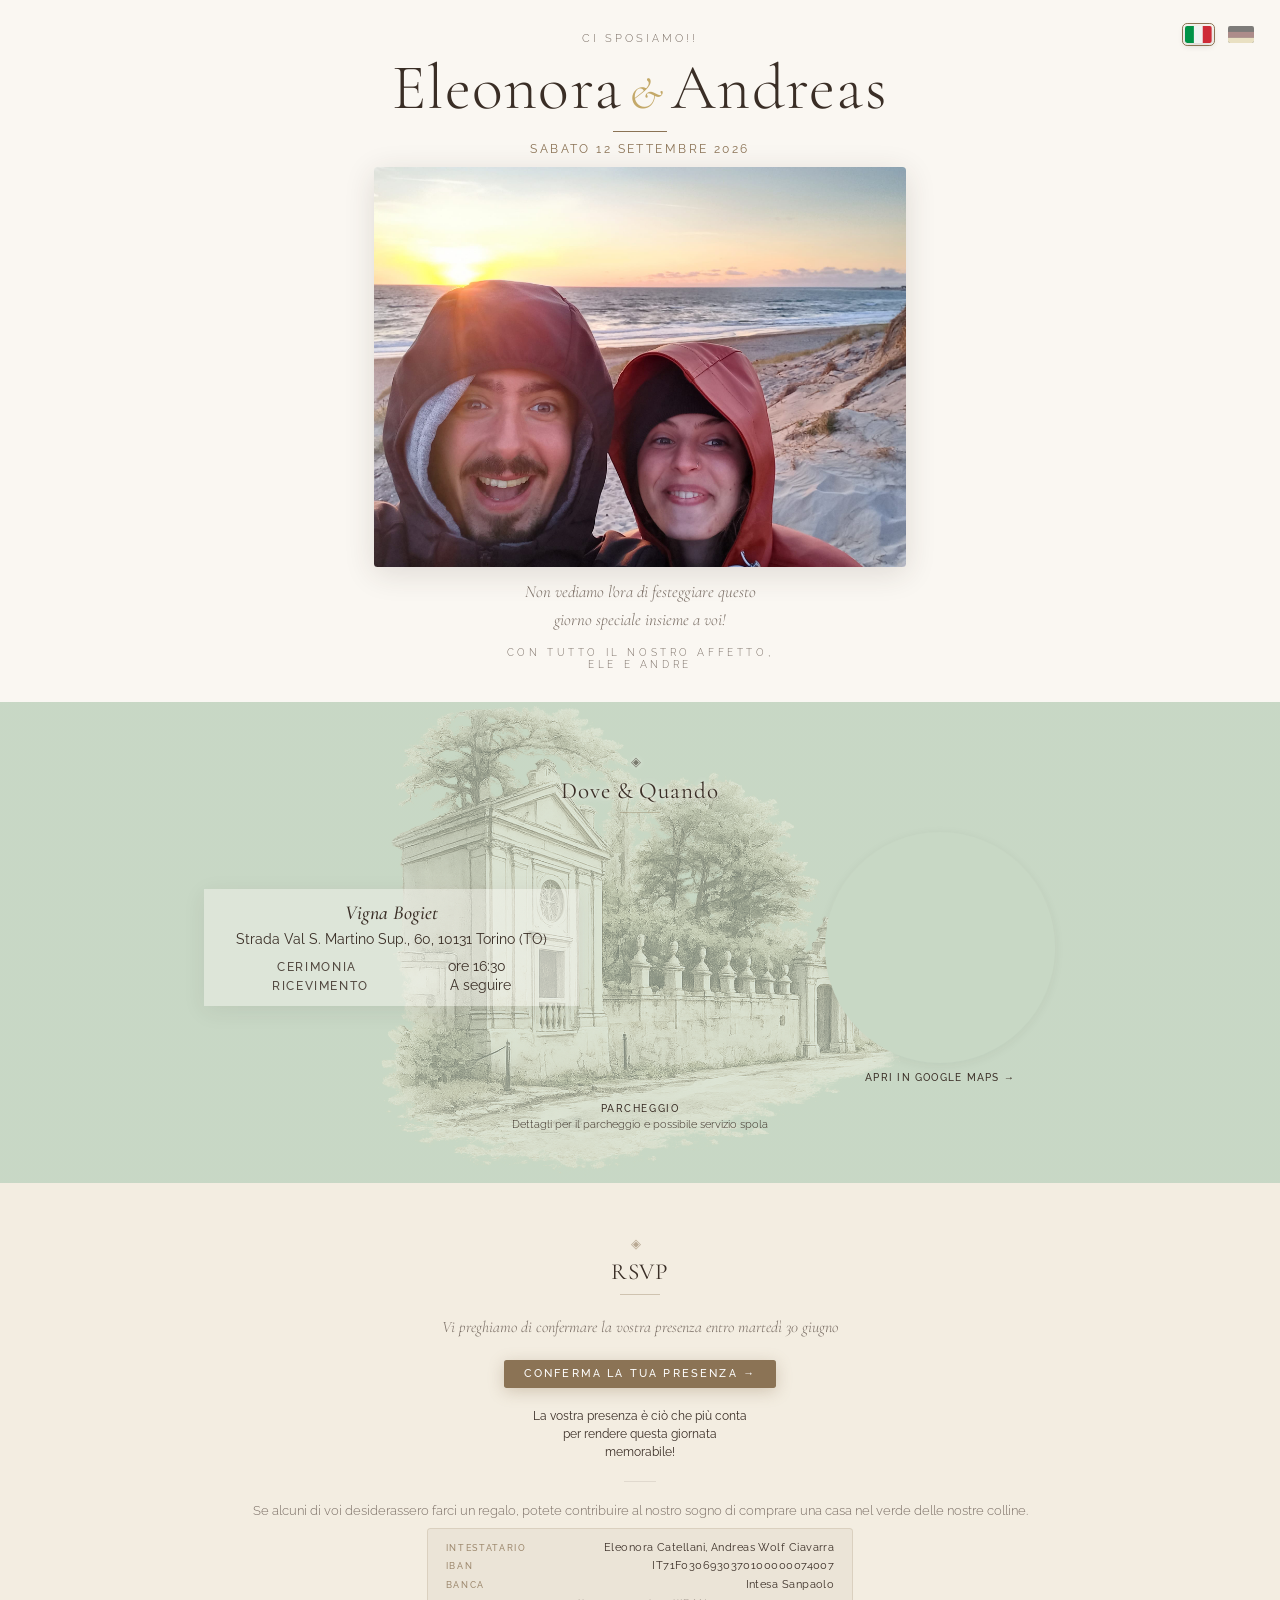
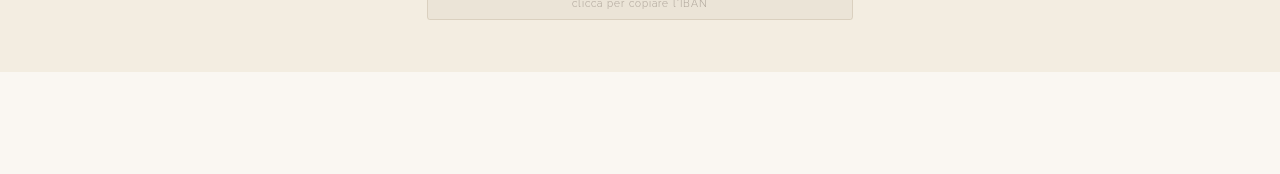
==== commit 1d759818: "Adding buttons and logic to translate page to IT and DE, changing RSVP date" ====
--- a/index.html
+++ b/index.html
@@ -42,34 +42,57 @@
 
 <body>
 
+  <!-- ═══════════════════════════════════════════════
+       LANGUAGE SWITCH · sticky IT / DE flag toggle
+       Active flag = colour, inactive = grayscale + faded.
+       Italian is the hard-coded default; German lives in js/main.js.
+  ════════════════════════════════════════════════ -->
+  <div class="lang-switch" role="group" aria-label="Lingua / Sprache">
+    <button class="lang-btn is-active" type="button" data-lang="it" aria-pressed="true" aria-label="Italiano" title="Italiano">
+      <svg class="lang-flag" viewBox="0 0 3 2" preserveAspectRatio="none" aria-hidden="true" focusable="false">
+        <rect width="3" height="2" fill="#F1F2F1"/>
+        <rect width="1" height="2" fill="#009246"/>
+        <rect width="1" height="2" x="2" fill="#CE2B37"/>
+      </svg>
+    </button>
+    <button class="lang-btn" type="button" data-lang="de" aria-pressed="false" aria-label="Deutsch" title="Deutsch">
+      <svg class="lang-flag" viewBox="0 0 5 3" preserveAspectRatio="none" aria-hidden="true" focusable="false">
+        <rect width="5" height="3" fill="#000000"/>
+        <rect width="5" height="1" y="1" fill="#DD0000"/>
+        <rect width="5" height="1" y="2" fill="#FFCE00"/>
+      </svg>
+    </button>
+  </div>
+
   <main class="layout" id="main-content">
 
     <!-- ═══════════════════════════════════════════════
          SECTION 1 · Hero / Welcome
     ════════════════════════════════════════════════ -->
-    <section class="section section--hero" id="welcome" aria-label="Benvenuto">
+    <section class="section section--hero" id="welcome" aria-label="Benvenuto" data-i18n-aria-label="hero.aria">
       <div class="hero__content">
 
-        <p class="hero__eyebrow">Ci sposiamo!!</p>
+        <p class="hero__eyebrow" data-i18n="hero.eyebrow">Ci sposiamo!!</p>
 
         <h1 class="hero__names">
           Eleonora<span class="hero__amp" aria-hidden="true">&amp;</span>Andreas
         </h1>
 
         <div class="hero__rule" aria-hidden="true"></div>
-        <p class="hero__dateline"></p>
+        <p class="hero__dateline" data-i18n="hero.dateline"></p>
 
         <figure class="hero__photo">
           <img
             src="img/eleonoraeandreas.jpeg"
             alt="Foto di Eleonora e Andreas"
+            data-i18n-alt="hero.photoAlt"
             width="1024"
             height="768"
             loading="eager">
         </figure>
 
-        <p class="hero__verse">Non vediamo l'ora di festeggiare questo giorno speciale insieme a voi!</p>
-        <p class="hero__place">Con tutto il nostro affetto,<br>Ele e Andre</p>
+        <p class="hero__verse" data-i18n="hero.verse">Non vediamo l'ora di festeggiare questo giorno speciale insieme a voi!</p>
+        <p class="hero__place" data-i18n-html="hero.place">Con tutto il nostro affetto,<br>Ele e Andre</p>
 
       </div>
     </section><!-- /.section--hero -->
@@ -83,12 +106,12 @@
       <!-- ─────────────────────────────────────────────
            SECTION 2 · Location
       ────────────────────────────────────────────── -->
-      <section class="section section--location" id="location" aria-label="Luogo e data">
+      <section class="section section--location" id="location" aria-label="Luogo e data" data-i18n-aria-label="location.aria">
         <div class="section-body">
 
           <header class="section-header">
             <span class="section-deco" aria-hidden="true">◈</span>
-            <h2 class="section-title">Dove &amp; Quando</h2>
+            <h2 class="section-title" data-i18n="location.title">Dove &amp; Quando</h2>
             <div class="section-rule" aria-hidden="true"></div>
           </header>
 
@@ -101,12 +124,12 @@
 
               <dl class="location-schedule">
                 <div class="location-schedule__row">
-                  <dt>Cerimonia</dt>
-                  <dd>ore 16:30</dd>
+                  <dt data-i18n="location.ceremony">Cerimonia</dt>
+                  <dd data-i18n="location.ceremonyTime">ore 16:30</dd>
                 </div>
                 <div class="location-schedule__row">
-                  <dt>Ricevimento</dt>
-                  <dd>A seguire</dd>
+                  <dt data-i18n="location.reception">Ricevimento</dt>
+                  <dd data-i18n="location.receptionTime">A seguire</dd>
                 </div>
               </dl>
             </div>
@@ -115,6 +138,7 @@
               <iframe
                 src="https://www.google.com/maps?q=Strada+Val+S.+Martino+Sup.,+60,+10131+Torino+TO&hl=it&z=15&output=embed"
                 title="Mappa: Strada Val S. Martino Sup., 60, Torino"
+                data-i18n-title="location.mapTitle"
                 loading="eager"
                 fetchpriority="high"
                 allowfullscreen
@@ -127,14 +151,16 @@
               class="map-link"
               target="_blank"
               rel="noopener noreferrer"
-              aria-label="Apri il percorso in Google Maps (si apre in nuova scheda)">
+              aria-label="Apri il percorso in Google Maps (si apre in nuova scheda)"
+              data-i18n-aria-label="location.mapLinkAria"
+              data-i18n="location.mapLink">
               Apri in Google Maps →
             </a>
           </div>
 
           <p class="location-parking">
-            <span class="location-parking__label">Parcheggio</span>
-            Dettagli per il parcheggio e possibile servizio spola
+            <span class="location-parking__label" data-i18n="location.parkingLabel">Parcheggio</span>
+            <span data-i18n="location.parkingText">Dettagli per il parcheggio e possibile servizio spola</span>
           </p>
 
         </div>
@@ -144,7 +170,7 @@
       <!-- ─────────────────────────────────────────────
            SECTION 3 · RSVP & IBAN
       ────────────────────────────────────────────── -->
-      <section class="section section--rsvp" id="rsvp" aria-label="Conferma presenza">
+      <section class="section section--rsvp" id="rsvp" aria-label="Conferma presenza" data-i18n-aria-label="rsvp.aria">
         <div class="section-body">
 
           <header class="section-header">
@@ -153,8 +179,8 @@
             <div class="section-rule" aria-hidden="true"></div>
           </header>
 
-          <p class="rsvp-message">
-            Vi preghiamo di confermare la vostra presenza entro mercoledì 15 luglio
+          <p class="rsvp-message" data-i18n="rsvp.message">
+            Vi preghiamo di confermare la vostra presenza entro martedì 30 giugno
           </p>
 
           <a
@@ -162,19 +188,20 @@
             class="rsvp-btn"
             target="_blank"
             rel="noopener noreferrer"
-            aria-label="Conferma la tua presenza — si apre Google Forms in nuova scheda">
-            Conferma la tua presenza
+            aria-label="Conferma la tua presenza — si apre Google Forms in nuova scheda"
+            data-i18n-aria-label="rsvp.btnAria">
+            <span data-i18n="rsvp.btn">Conferma la tua presenza</span>
             <span class="rsvp-btn__arrow" aria-hidden="true">→</span>
           </a>
 
-          <p class="gift-presence">
+          <p class="gift-presence" data-i18n="rsvp.presence">
             La vostra presenza è ciò che più conta per rendere questa giornata memorabile!
           </p>
 
           <hr class="section-hr" aria-hidden="true">
 
           <div class="gift-block">
-            <p class="gift-text">
+            <p class="gift-text" data-i18n="rsvp.giftText">
               Se alcuni di voi desiderassero farci un regalo, potete contribuire al nostro sogno di comprare una casa nel verde delle nostre colline.
             </p>
 
@@ -182,11 +209,12 @@
               class="iban-block"
               id="ibanBlock"
               type="button"
-              aria-label="Codice IBAN — clicca per copiare l'IBAN">
-              <span class="iban-row"><span class="iban-label">Intestatario</span><span class="iban-value">Eleonora Catellani, Andreas Wolf Ciavarra</span></span>
+              aria-label="Codice IBAN — clicca per copiare l'IBAN"
+              data-i18n-aria-label="rsvp.ibanAria">
+              <span class="iban-row"><span class="iban-label" data-i18n="rsvp.ibanHolder">Intestatario</span><span class="iban-value">Eleonora Catellani, Andreas Wolf Ciavarra</span></span>
               <span class="iban-row"><span class="iban-label">IBAN</span><span class="iban-value" id="ibanValue">IT71F0306930370100000074007</span></span>
-              <span class="iban-row"><span class="iban-label">Banca</span><span class="iban-value">Intesa Sanpaolo</span></span>
-              <span class="iban-hint" aria-live="polite">clicca per copiare l'IBAN</span>
+              <span class="iban-row"><span class="iban-label" data-i18n="rsvp.ibanBank">Banca</span><span class="iban-value">Intesa Sanpaolo</span></span>
+              <span class="iban-hint" aria-live="polite" data-i18n="rsvp.ibanHint">clicca per copiare l'IBAN</span>
             </button>
           </div>
 
--- a/css/style.css
+++ b/css/style.css
@@ -81,6 +81,73 @@
 
 
 /* ────────────────────────────────────────────────────────────────
+   LANGUAGE SWITCH — sticky IT / DE flag toggle, top-right
+   Frosted ivory pill so it stays legible over both the ivory hero
+   and the sage location section. Active flag in colour, inactive
+   desaturated + faded.
+   ──────────────────────────────────────────────────────────────── */
+.lang-switch {
+  position: fixed;
+  top: clamp(0.7rem, 1.8vw, 1.25rem);
+  right: clamp(0.7rem, 1.8vw, 1.25rem);
+  z-index: 100;
+  display: flex;
+  gap: 0.5rem;
+  animation: fadeUp 0.6s var(--ease-out) 0.4s both;
+}
+
+.lang-btn {
+  display: block;
+  padding: 0.2rem;            /* invisible — just enlarges the tap target */
+  border: none;
+  background: transparent;
+  border-radius: 0.3rem;
+  cursor: pointer;
+  line-height: 0;
+  /* Inactive: heavily desaturated + faded, but a whisper of colour
+     remains so the language stays recognisable. */
+  filter: grayscale(0.72) opacity(0.5);
+  transition:
+    filter    var(--t-fast),
+    transform var(--t-fast);
+}
+
+.lang-btn:hover {
+  filter: grayscale(0.35) opacity(0.85);
+  transform: translateY(-0.05rem);
+}
+
+.lang-btn.is-active {
+  filter: none;
+  cursor: default;
+}
+
+.lang-btn:focus-visible {
+  outline: 2px solid var(--clr-accent);
+  outline-offset: 0.12rem;
+}
+
+.lang-flag {
+  display: block;
+  width: 1.5rem;
+  height: 1rem;
+  border-radius: 0.12rem;
+  box-shadow: inset 0 0 0 1px rgba(58, 46, 38, 0.14);
+}
+
+/* Active = "selected" ring in the page's own accent (NOT a system blue),
+   with an offset so the gap shows the real background — reads cleanly over
+   both the ivory hero and the sage location section. */
+.lang-btn.is-active .lang-flag {
+  outline: 1.5px solid var(--clr-accent);
+  outline-offset: 2px;
+  box-shadow:
+    inset 0 0 0 1px rgba(58, 46, 38, 0.12),
+    0 0.12rem 0.4rem rgba(58, 46, 38, 0.18);
+}
+
+
+/* ────────────────────────────────────────────────────────────────
    PAGE LAYOUT
    Hero takes the full viewport; location + RSVP scroll in below.
    On wide screens the two lower sections sit side by side.
@@ -91,8 +158,7 @@
 }
 
 .section--hero {
-  height: 100dvh;
-  min-height: 32rem;
+  min-height: 100dvh;
 }
 
 .right-panel {
@@ -274,7 +340,6 @@
 .hero__photo img {
   width: 100%;
   height: auto;
-  max-height: 45vh;
   object-fit: cover;
   display: block;
   transform-origin: left bottom;    /* anchor parallax zoom at the bottom-left corner — keeps faces + sun in frame, expands toward upper-right */
@@ -333,8 +398,13 @@
    so the data reads cleanly over the foliage parts of the sketch.
    Semi-transparent so the sketch still shows through. */
 .section--location .location-info {
-  padding: var(--sp-sm) var(--sp-md);
-  border-radius: 0.25rem;
+  padding: var(--sp-sm) var(--sp-lg);
+  background: rgba(250, 247, 242, 0.42);
+  -webkit-backdrop-filter: blur(0.5px);
+  backdrop-filter: blur(0.5px);
+  /* border: 1px solid rgba(250, 247, 242, 0.5); */
+  /* border-radius: 0.35rem; */
+  box-shadow: 0 0.3rem 1.2rem rgba(58, 46, 38, 0.08);
 }
 
 /* Section title + deco glyph stay card-less — they sit higher up where the
@@ -370,7 +440,8 @@
 .location-row .map-link      { grid-area: link; }
 
 /* Info group (address + schedule) — flex for density control.
-   min-height matches .location-map so the two columns read as symmetric. */
+   Natural height: align-items: center on .location-row pairs it
+   vertically against the circular map. No min-height needed. */
 .location-info {
   display: flex;
   flex-direction: column;
@@ -378,16 +449,15 @@
   justify-content: center;
   gap: var(--sp-xs);
   flex-shrink: 1;
-  min-height: clamp(7rem, 17vh, 10.5rem);
 }
 
 .location-address {
   display: flex;
   flex-direction: column;
-  gap: 0.15em;
-  font-family: var(--font-body);
-  font-size: clamp(0.78rem, 1.05vw, 0.95rem);
-  font-weight: 500;
+  gap: 0.25em;
+  font-family: var(--font-body);
+  font-size: clamp(0.78rem, 1.05vw, 0.92rem);
+  font-weight: 400;
   color: var(--clr-text);
   line-height: 1.5;
 }
@@ -397,7 +467,8 @@
   font-family: var(--font-display);
   font-style: italic;
   font-weight: 400;
-  font-size: clamp(0.9rem, 1.3vw, 1.1rem);
+  font-size: clamp(1rem, 1.55vw, 1.4rem);
+  line-height: 1.2;
   color: var(--clr-accent);
 }
 
@@ -418,33 +489,34 @@
 
 .location-schedule__row dt {
   font-family: var(--font-body);
-  font-weight: 600;
-  font-size: clamp(0.68rem, 0.92vw, 0.8rem);
-  letter-spacing: 0.12em;
+  font-weight: 500;
+  font-size: clamp(0.66rem, 0.88vw, 0.76rem);
+  letter-spacing: 0.14em;
   text-transform: uppercase;
   color: var(--clr-accent);
+  opacity: 0.85;
   white-space: nowrap;
 }
 
 .location-schedule__row dd {
   font-family: var(--font-body);
-  font-weight: 500;
-  font-size: clamp(0.78rem, 1.05vw, 0.95rem);
-  color: var(--clr-text-soft);
+  font-weight: 400;
+  font-size: clamp(0.78rem, 1.05vw, 0.92rem);
+  color: var(--clr-text);
   white-space: nowrap;
 }
 
-/* Map — flex-shrinkable, proportional height.
-   Uses vh so the map gives up space when the section is short,
-   letting the parking note + map link stay visible. */
+/* Map — circular crop. Square aspect + 50% border-radius gives a perfect
+   circle. `isolation: isolate` forces a stacking context so Safari/iOS
+   actually clips the iframe to the border-radius (a known WebKit bug). */
 .location-map {
-  width: 100%;
-  max-width: 24rem;
-  height: clamp(7rem, 17vh, 10.5rem);
-  border-radius: 0.2rem;
+  width: clamp(11rem, 18vw, 15rem);
+  aspect-ratio: 1;
+  border-radius: 50%;
   overflow: hidden;
   box-shadow: var(--shadow-rest);
   background: var(--clr-sage);
+  isolation: isolate;
 }
 
 .location-map iframe {
@@ -743,6 +815,7 @@
       "info"
       "map"
       "link";
+    row-gap: clamp(0.75rem, 4vw, 1.5rem);
   }
 
   .location-info {
@@ -758,8 +831,7 @@
 @media screen and (max-width: 767px) {
 
   .section--hero {
-    height: 100svh;
-    min-height: 26rem;
+    min-height: 100svh;
   }
 
   .section-body {
@@ -774,10 +846,6 @@
 
   .hero__photo {
     width: min(80%, 20rem);
-  }
-
-  .hero__photo img {
-    max-height: 28vh;
   }
 
   .location-map {
@@ -853,4 +921,5 @@
   }
 
   .location-map { display: none; }
-}
+  .lang-switch  { display: none; }
+}
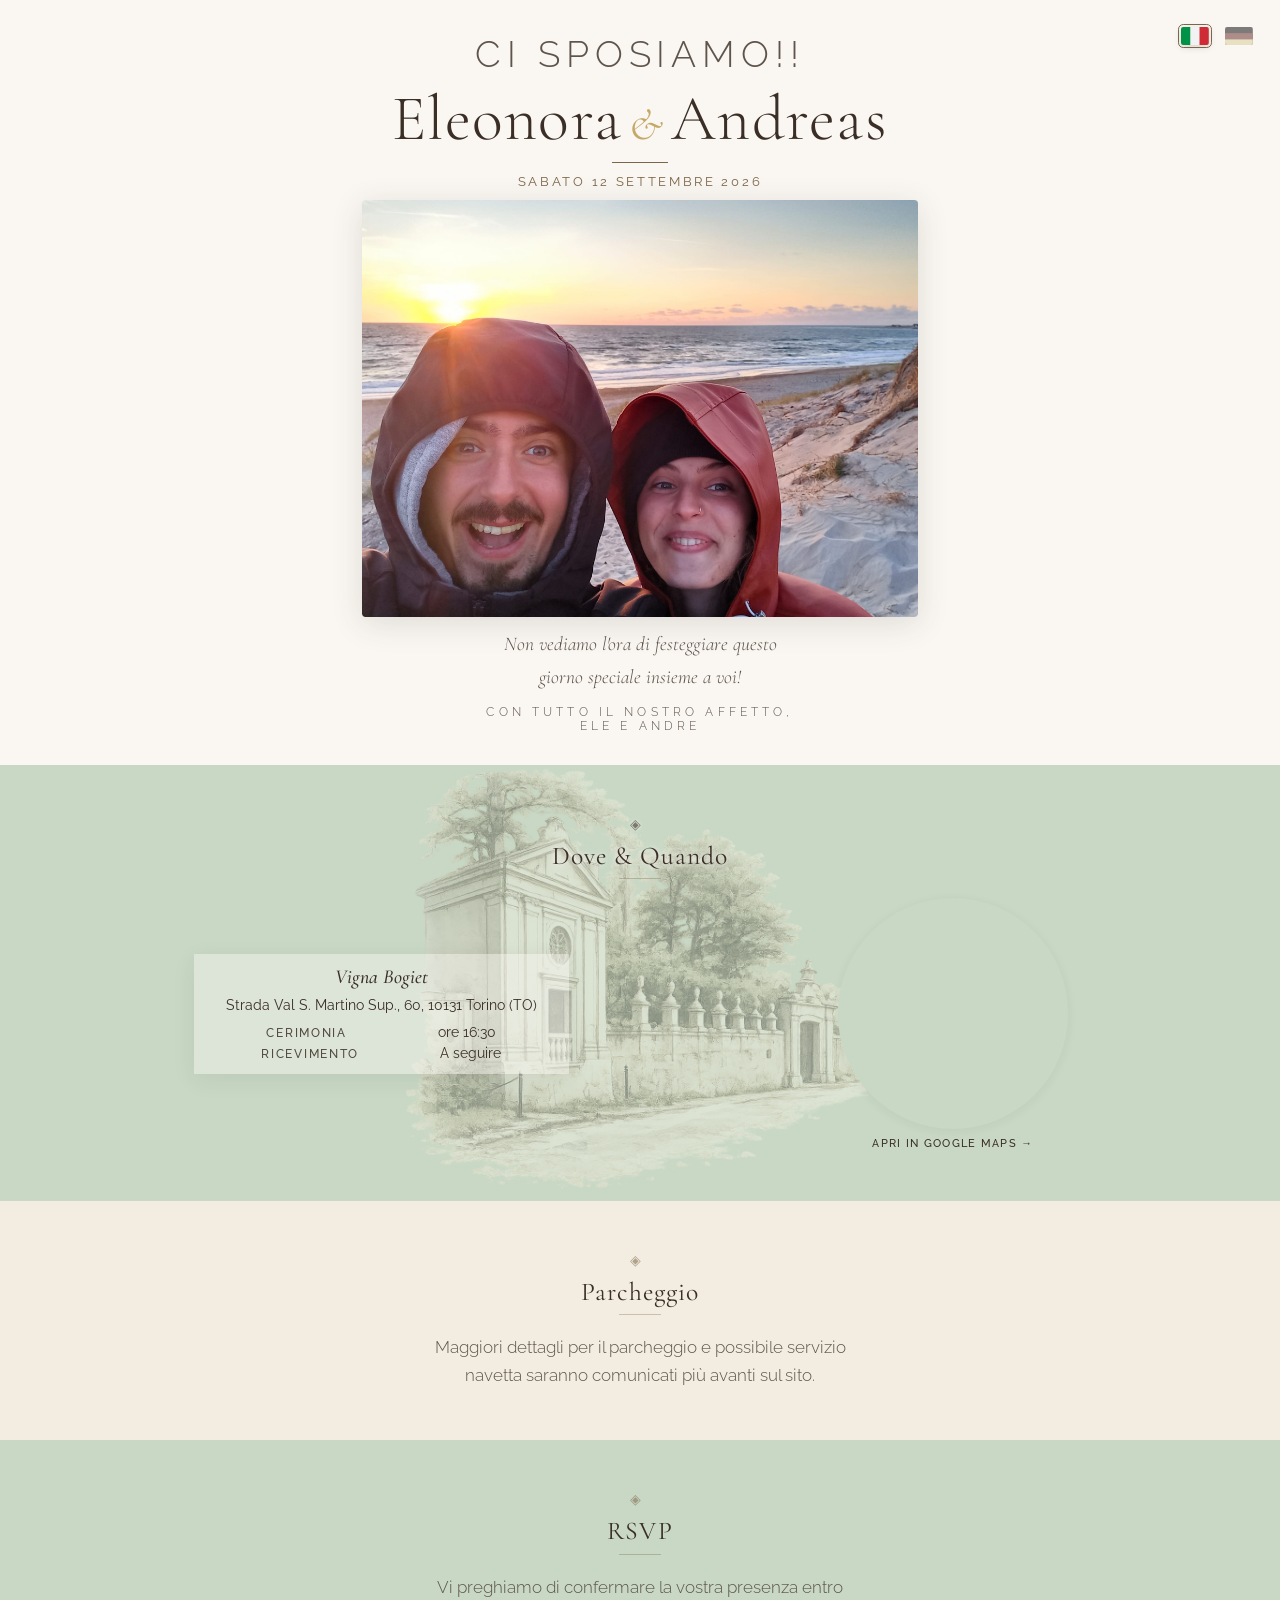
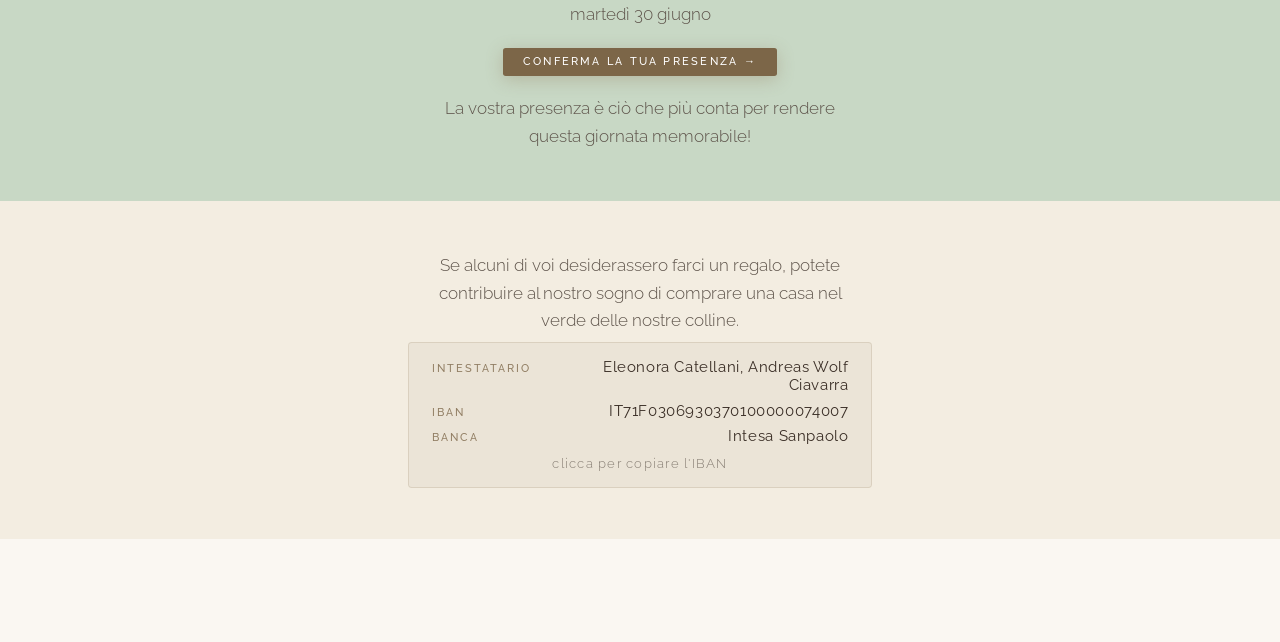
==== commit d2d4b594: "Increasing size of text, making it a bit darker and added section for parking and gifts" ====
--- a/index.html
+++ b/index.html
@@ -3,19 +3,32 @@
 <head>
   <meta charset="UTF-8">
   <meta name="viewport" content="width=device-width, initial-scale=1.0">
-  <meta name="description" content="Matrimonio di Eleonora e Andreas - Invito e RSVP">
-  <meta name="robots" content="noindex, nofollow">
+  <meta name="description" content="Eleonora e Andreas si sposano! Sabato 12 settembre 2026 a Torino. Luogo, orari e conferma di partecipazione (RSVP).">
+  <meta name="robots" content="index, follow">
   <meta name="theme-color" content="#FAF7F2">
-
-  <!-- Social sharing -->
-  <meta property="og:title" content="Eleonora &amp; Andreas">
-  <meta property="og:description" content="Matrimonio di Eleonora e Andreas - Invito e RSVP">
+  <link rel="canonical" href="https://eleonoraeandreas.github.io/">
+
+  <!-- Social sharing (Open Graph) -->
+  <meta property="og:title" content="Eleonora &amp; Andreas — Ci sposiamo!">
+  <meta property="og:description" content="Eleonora e Andreas si sposano sabato 12 settembre 2026 a Torino. Luogo, orari e conferma di partecipazione.">
   <meta property="og:type" content="website">
+  <meta property="og:url" content="https://eleonoraeandreas.github.io/">
+  <meta property="og:locale" content="it_IT">
+  <meta property="og:locale:alternate" content="de_DE">
+  <meta property="og:site_name" content="Eleonora & Andreas">
+  <meta property="og:image" content="https://eleonoraeandreas.github.io/img/eleonoraeandreas.jpeg">
+  <meta property="og:image:alt" content="Eleonora e Andreas">
+
+  <!-- Twitter card -->
+  <meta name="twitter:card" content="summary_large_image">
+  <meta name="twitter:title" content="Eleonora &amp; Andreas — Ci sposiamo!">
+  <meta name="twitter:description" content="Sabato 12 settembre 2026 a Torino. Conferma la tua presenza.">
+  <meta name="twitter:image" content="https://eleonoraeandreas.github.io/img/eleonoraeandreas.jpeg">
 
   <!-- Inline SVG favicon -->
   <link rel="icon" href="data:image/svg+xml,<svg xmlns='http://www.w3.org/2000/svg' viewBox='0 0 100 100'><text y='.9em' font-size='90'>💍</text></svg>">
 
-  <title>Eleonora &amp; Andreas</title>
+  <title>Eleonora &amp; Andreas · Matrimonio 12 Settembre 2026, Torino</title>
 
   <!-- Google Fonts: preconnect + preload to avoid FOUT reflow -->
   <link rel="preconnect" href="https://fonts.googleapis.com">
@@ -38,6 +51,33 @@
   <link rel="preconnect" href="https://khms1.google.com" crossorigin>
 
   <link rel="stylesheet" href="css/style.css">
+
+  <!-- Structured data — helps search engines recognise this as a wedding event -->
+  <script type="application/ld+json">
+  {
+    "@context": "https://schema.org",
+    "@type": "Event",
+    "name": "Matrimonio di Eleonora e Andreas",
+    "description": "Eleonora e Andreas si sposano a Torino.",
+    "startDate": "2026-09-12T16:30:00+02:00",
+    "eventStatus": "https://schema.org/EventScheduled",
+    "eventAttendanceMode": "https://schema.org/OfflineEventAttendanceMode",
+    "url": "https://eleonoraeandreas.github.io/",
+    "image": "https://eleonoraeandreas.github.io/img/eleonoraeandreas.jpeg",
+    "location": {
+      "@type": "Place",
+      "name": "Vigna Bogiet",
+      "address": {
+        "@type": "PostalAddress",
+        "streetAddress": "Strada Val S. Martino Sup., 60",
+        "postalCode": "10131",
+        "addressLocality": "Torino",
+        "addressRegion": "TO",
+        "addressCountry": "IT"
+      }
+    }
+  }
+  </script>
 </head>
 
 <body>
@@ -158,13 +198,26 @@
             </a>
           </div>
 
-          <p class="location-parking">
-            <span class="location-parking__label" data-i18n="location.parkingLabel">Parcheggio</span>
-            <span data-i18n="location.parkingText">Dettagli per il parcheggio e possibile servizio spola</span>
-          </p>
-
         </div>
       </section><!-- /.section--location -->
+
+
+      <!-- ─────────────────────────────────────────────
+           SECTION · Parking (own section · light background)
+      ────────────────────────────────────────────── -->
+      <section class="section section--parking" id="parking" aria-label="Parcheggio" data-i18n-aria-label="location.parkingLabel">
+        <div class="section-body">
+
+          <header class="section-header">
+            <span class="section-deco" aria-hidden="true">◈</span>
+            <h2 class="section-title" data-i18n="location.parkingLabel">Parcheggio</h2>
+            <div class="section-rule" aria-hidden="true"></div>
+          </header>
+
+          <p class="parking-text" data-i18n="location.parkingText">Maggiori dettagli per il parcheggio e possibile servizio navetta saranno comunicati più avanti sul sito.</p>
+
+        </div>
+      </section><!-- /.section--parking -->
 
 
       <!-- ─────────────────────────────────────────────
@@ -198,7 +251,16 @@
             La vostra presenza è ciò che più conta per rendere questa giornata memorabile!
           </p>
 
-          <hr class="section-hr" aria-hidden="true">
+        </div>
+      </section><!-- /.section--rsvp -->
+
+
+      <!-- ─────────────────────────────────────────────
+           SECTION · Gift & IBAN (own section · light background)
+           Intentionally header-less — kept understated for the gift ask.
+      ────────────────────────────────────────────── -->
+      <section class="section section--gift" id="gift" aria-label="Regalo" data-i18n-aria-label="gift.aria">
+        <div class="section-body">
 
           <div class="gift-block">
             <p class="gift-text" data-i18n="rsvp.giftText">
@@ -219,7 +281,7 @@
           </div>
 
         </div>
-      </section><!-- /.section--rsvp -->
+      </section><!-- /.section--gift -->
 
     </div><!-- /.right-panel -->
 
--- a/css/style.css
+++ b/css/style.css
@@ -17,8 +17,8 @@
   --clr-ivory-warm:   #F3EDE1;
   --clr-sage:         #C8D8C5;
   --clr-text:         #3A2E26;
-  --clr-text-soft:    #7A6E65;
-  --clr-accent:       #8B7355;
+  --clr-text-soft:    #5E544B;   /* darkened from #7A6E65 — overall legibility, esp. on sage */
+  --clr-accent:       #7C6648;   /* slightly darkened from #8B7355 */
   --clr-accent-lt:    #A68B5B;
   --clr-gold:         #C4A969;
   --clr-white:        #FFFFFF;
@@ -55,9 +55,9 @@
 }
 
 html {
-  /* Root scales gently with viewport so rem-based clamps read larger
-     on wide screens without starving the fixed-height right panel. */
-  font-size: clamp(106.25%, 0.95rem + 0.2vw, 118.75%);
+  /* Root scales gently with viewport so every rem-based text clamp reads
+     a little larger across the whole page (overall legibility lift, ~4%). */
+  font-size: clamp(110%, 0.99rem + 0.21vw, 123.5%);
   scroll-behavior: smooth;
   -webkit-font-smoothing: antialiased;
   -moz-osx-font-smoothing: grayscale;
@@ -196,14 +196,18 @@
 
 /* Lift on smaller sections */
 .section--location,
-.section--rsvp {
+.section--rsvp,
+.section--parking,
+.section--gift {
   transition:
     filter     var(--t-mid),
     box-shadow var(--t-mid),
     transform  var(--t-mid);
 }
 .section--location:hover,
-.section--rsvp:hover {
+.section--rsvp:hover,
+.section--parking:hover,
+.section--gift:hover {
   transform: translateY(-0.2rem);
 }
 
@@ -240,7 +244,7 @@
 .section-title {
   font-family: var(--font-display);
   font-weight: 400;
-  font-size: clamp(1.1rem, 1.8vw, 1.7rem);
+  font-size: clamp(1.25rem, 2vw, 1.9rem);
   color: var(--clr-text);
   letter-spacing: 0.04em;
 }
@@ -250,14 +254,6 @@
   height: 1px;
   background: var(--clr-accent);
   opacity: 0.35;
-}
-
-.section-hr {
-  width: 1.75rem;
-  border: none;
-  border-top: 1px solid var(--clr-text);
-  opacity: 0.1;
-  flex-shrink: 0;
 }
 
 
@@ -286,8 +282,12 @@
 .hero__eyebrow {
   font-family: var(--font-body);
   font-weight: 300;
-  font-size: clamp(0.55rem, 0.85vw, 0.75rem);
-  letter-spacing: 0.28em;
+  /* Announcement kicker. Sized so its cap-height lands ~1.05× the x-height of
+     the names (the "n" in Eleonora/Andreas) — a hair taller, no more. Tracks
+     the names proportionally (f≈0.584 of .hero__names) so the ratio holds at
+     every width. Measured ratios: Cormorant n=0.399em, Raleway CAP=0.715em. */
+  font-size: clamp(1.4rem, 2.92vw, 2.92rem);
+  letter-spacing: 0.16em;   /* tightened from 0.28em — at this size the wide tracking sprawled */
   text-transform: uppercase;
   color: var(--clr-text-soft);
 }
@@ -320,7 +320,7 @@
 .hero__dateline {
   font-family: var(--font-body);
   font-weight: 400;
-  font-size: clamp(0.62rem, 0.95vw, 0.82rem);
+  font-size: clamp(0.72rem, 1.05vw, 0.92rem);
   letter-spacing: 0.2em;
   text-transform: uppercase;
   color: var(--clr-accent);
@@ -350,7 +350,7 @@
   font-family: var(--font-display);
   font-style: italic;
   font-weight: 300;
-  font-size: clamp(0.95rem, 1.3vw, 1.35rem);
+  font-size: clamp(1.05rem, 1.42vw, 1.48rem);
   line-height: 1.7;
   color: var(--clr-text-soft);
   max-width: 38ch;
@@ -359,11 +359,11 @@
 .hero__place {
   font-family: var(--font-body);
   font-weight: 300;
-  font-size: clamp(0.55rem, 0.8vw, 0.68rem);
+  font-size: clamp(0.64rem, 0.9vw, 0.78rem);
   letter-spacing: 0.35em;
   text-transform: uppercase;
   color: var(--clr-text-soft);
-  opacity: 0.6;
+  opacity: 0.75;
 }
 
 
@@ -375,7 +375,7 @@
 .section--location {
   background:
     linear-gradient(rgba(200, 216, 197, 0.6), rgba(200, 216, 197, 0.6)),
-    url("../img/20260320_1244_Elegant Architectural Sketch_remix_01km5gwvfgefpaefngyrwxhj1q.png")
+    url("../img/location-sketch.png")
       center 32% / auto 110% no-repeat,
     var(--clr-sage);
 }
@@ -385,10 +385,8 @@
 .section--location .section-deco,
 .section--location .location-address,
 .section--location .map-link,
-.section--location .location-parking,
 .section--location .location-schedule__row dt,
-.section--location .location-schedule__row dd,
-.section--location .location-parking__label {
+.section--location .location-schedule__row dd {
   color: var(--clr-text);
 }
 .section--location .location-venue { color: var(--clr-text); font-weight: 500; }
@@ -551,53 +549,45 @@
   text-underline-offset: 0.2em;
 }
 
-/* Parking note — compact, sits below map link */
-.location-parking {
-  display: flex;
-  flex-direction: column;
-  align-items: center;
-  gap: 0.15em;
+/* ────────────────────────────────────────────────────────────────
+   SECTIONS · PARKING & GIFT (standalone light sections)
+   Continue the alternating background rhythm:
+   hero (ivory) → location (sage) → parking (warm ivory)
+   → rsvp (sage) → gift (warm ivory).
+   ──────────────────────────────────────────────────────────────── */
+.section--parking,
+.section--gift {
+  background: var(--clr-ivory-warm);
+}
+
+/* Generic descriptive body text — ONE consistent treatment everywhere it
+   appears: parking note, RSVP request line, gift text, RSVP presence line.
+   Anything that *represents* data keeps its own style (venue name, schedule
+   label/value, IBAN rows). The only remaining italic-Cormorant "message" is
+   the hero verse. */
+.parking-text,
+.rsvp-message,
+.gift-text,
+.gift-presence {
   font-family: var(--font-body);
   font-weight: 300;
-  font-size: clamp(0.6rem, 0.82vw, 0.72rem);
-  color: var(--clr-text-soft);
-  line-height: 1.4;
-  max-width: 22rem;
-  flex-shrink: 0;
-}
-
-.location-parking__label {
-  font-weight: 500;
-  font-size: clamp(0.55rem, 0.78vw, 0.65rem);
-  letter-spacing: 0.16em;
-  text-transform: uppercase;
-  color: var(--clr-accent);
-}
-
-
-/* ────────────────────────────────────────────────────────────────
-   SECTION 3 · RSVP & IBAN
-   ──────────────────────────────────────────────────────────────── */
-.section--rsvp {
-  background: var(--clr-ivory-warm);
-}
-
-.rsvp-message {
-  font-family: var(--font-display);
-  font-style: italic;
-  font-weight: 300;
-  font-size: clamp(0.9rem, 1.15vw, 1.15rem);
-  line-height: 1.65;
+  font-size: clamp(0.92rem, 1.2vw, 1.08rem);
+  line-height: 1.6;
   color: var(--clr-text-soft);
   text-align: center;
-  flex-shrink: 0;
-}
-
-.rsvp-message strong {
-  font-style: normal;
-  font-weight: 500;
-  color: var(--clr-text);
-}
+  max-width: 44ch;
+}
+
+
+/* ────────────────────────────────────────────────────────────────
+   SECTION 3 · RSVP & IBAN
+   ──────────────────────────────────────────────────────────────── */
+.section--rsvp {
+  background: var(--clr-sage);
+}
+
+/* .rsvp-message uses the unified descriptive-body-text rule above — same font
+   and style as the gift presence line (no longer italic Cormorant). */
 
 /* RSVP button — primary CTA */
 .rsvp-btn {
@@ -660,36 +650,18 @@
   letter-spacing: 0.04em;
 }
 
-.gift-text {
-  font-family: var(--font-body);
-  font-weight: 300;
-  font-size: clamp(0.72rem, 0.9vw, 0.88rem);
-  color: var(--clr-text-soft);
-  line-height: 1.55;
-  text-align: center;
-}
-
-/* Gift presence line — normal-weight note above the IBAN block */
-.gift-presence {
-  font-family: var(--font-body);
-  font-weight: 400;
-  font-size: clamp(0.66rem, 0.9vw, 0.78rem);
-  line-height: 1.55;
-  color: var(--clr-text);
-  text-align: center;
-  max-width: 32ch;
-  flex-shrink: 0;
-}
+/* .gift-text and .gift-presence get their type from the unified
+   descriptive-body-text rule in the PARKING & GIFT section above. */
 
 /* IBAN — clickable copy card */
 .iban-block {
   display: flex;
   flex-direction: column;
   align-items: stretch;
-  gap: 0.25em;
+  gap: 0.4em;
   width: 100%;
-  max-width: 24rem;
-  padding: 0.6em 1em;
+  max-width: 25rem;
+  padding: 0.85em 1.2em;
   background: rgba(139, 115, 85, 0.07);
   border: 1px solid rgba(139, 115, 85, 0.18);
   border-radius: 0.2rem;
@@ -723,7 +695,7 @@
 .iban-label {
   font-family: var(--font-body);
   font-weight: 500;
-  font-size: clamp(0.52rem, 0.72vw, 0.6rem);
+  font-size: clamp(0.62rem, 0.82vw, 0.72rem);
   letter-spacing: 0.18em;
   text-transform: uppercase;
   color: var(--clr-accent);
@@ -734,7 +706,7 @@
 .iban-value {
   font-family: var(--font-body);
   font-weight: 400;
-  font-size: clamp(0.62rem, 0.88vw, 0.76rem);
+  font-size: clamp(0.82rem, 1.05vw, 0.96rem);
   color: var(--clr-text);
   letter-spacing: 0.04em;
   user-select: all;
@@ -743,12 +715,12 @@
 
 .iban-hint {
   font-family: var(--font-body);
-  font-size: 0.58rem;
+  font-size: clamp(0.68rem, 0.82vw, 0.74rem);
   font-weight: 300;
   color: var(--clr-text-soft);
-  opacity: 0.6;
+  opacity: 0.7;
   letter-spacing: 0.1em;
-  margin-top: 0.15em;
+  margin-top: 0.3em;
   text-align: center;
 }
 
@@ -793,7 +765,9 @@
 .hero__place    { animation: fadeUp 0.5s var(--ease-out) 0.38s both; }
 
 .section--location { animation: fadeRight 0.6s var(--ease-out) 0.1s both; }
+.section--parking  { animation: fadeRight 0.6s var(--ease-out) 0.15s both; }
 .section--rsvp     { animation: fadeRight 0.6s var(--ease-out) 0.2s both; }
+.section--gift     { animation: fadeRight 0.6s var(--ease-out) 0.25s both; }
 
 
 /* ────────────────────────────────────────────────────────────────
@@ -865,7 +839,9 @@
 
   /* No hover effects on touch */
   .section--location:hover,
-  .section--rsvp:hover { transform: none; }
+  .section--rsvp:hover,
+  .section--parking:hover,
+  .section--gift:hover { transform: none; }
   .layout:has(.section:hover) .section { filter: none; }
 }
 
@@ -889,7 +865,9 @@
   .hero__verse,
   .hero__place,
   .section--location,
-  .section--rsvp {
+  .section--parking,
+  .section--rsvp,
+  .section--gift {
     opacity: 1;
     transform: none;
   }
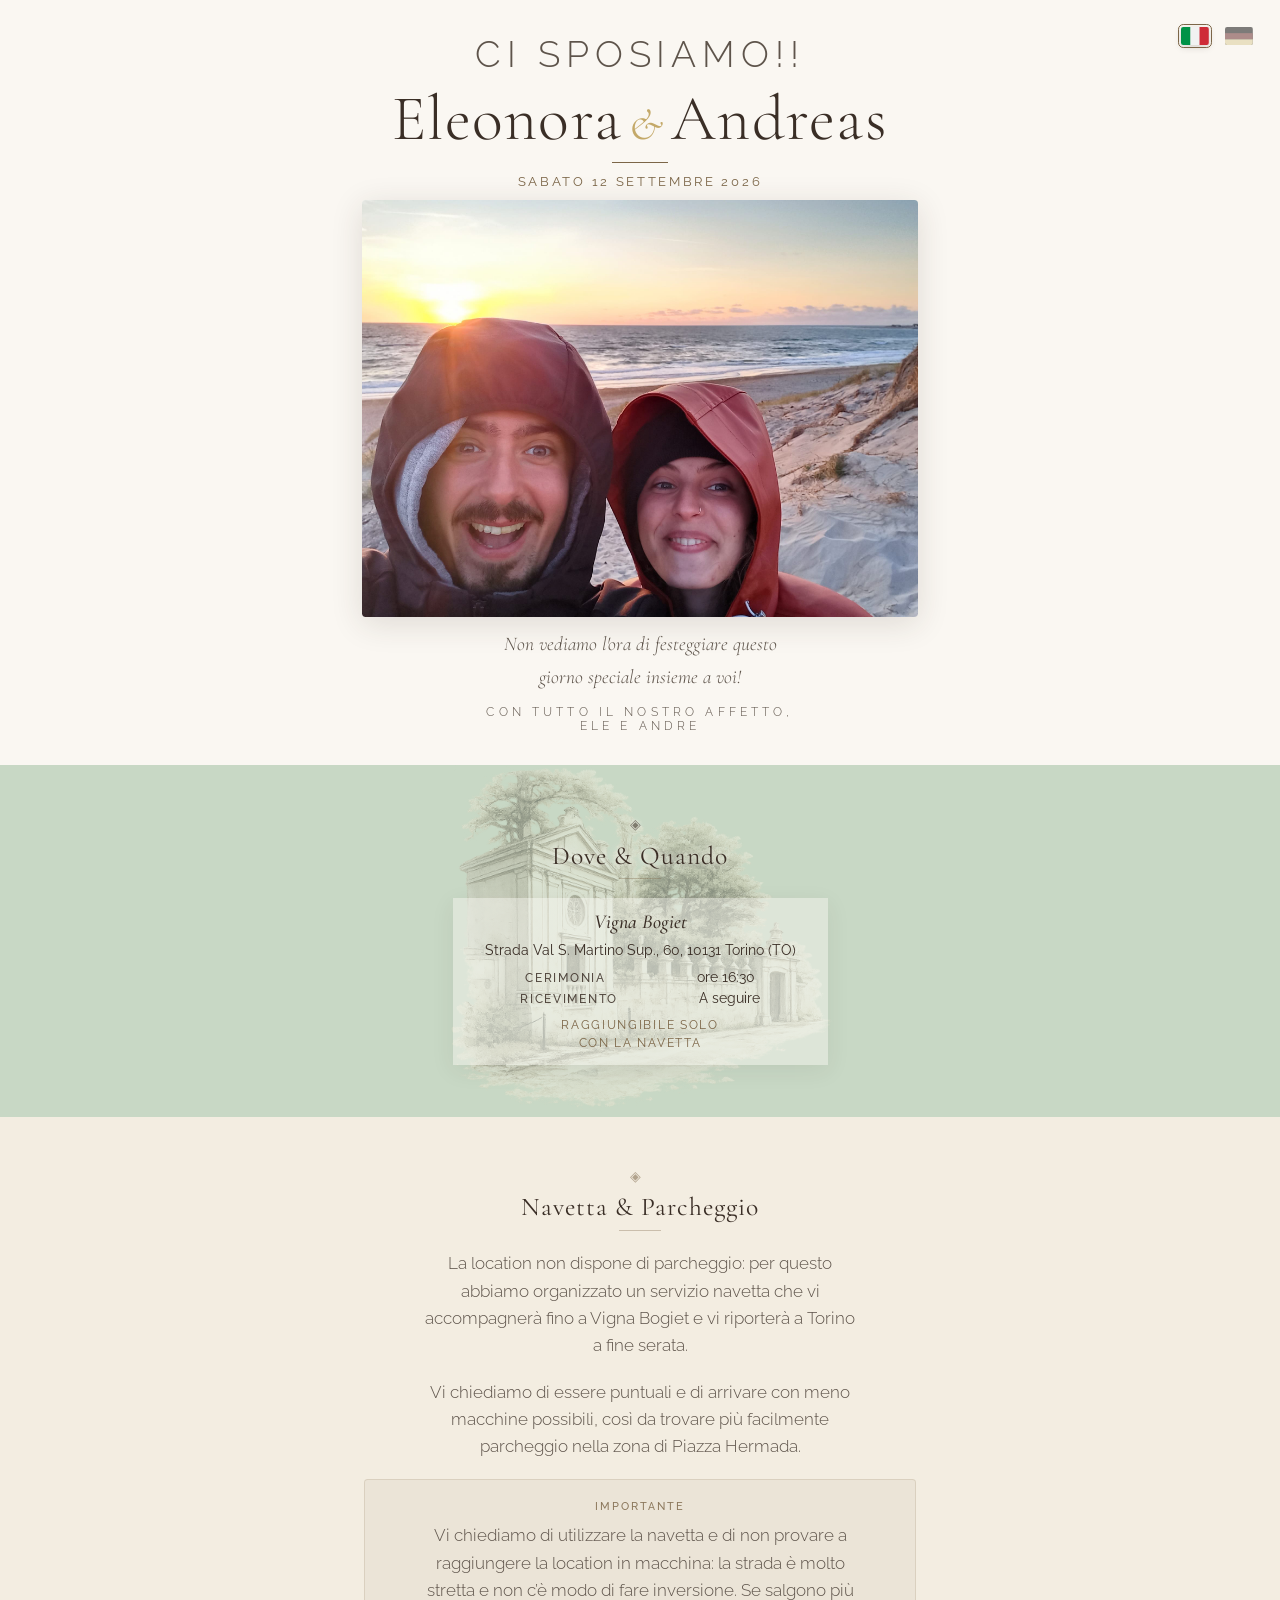
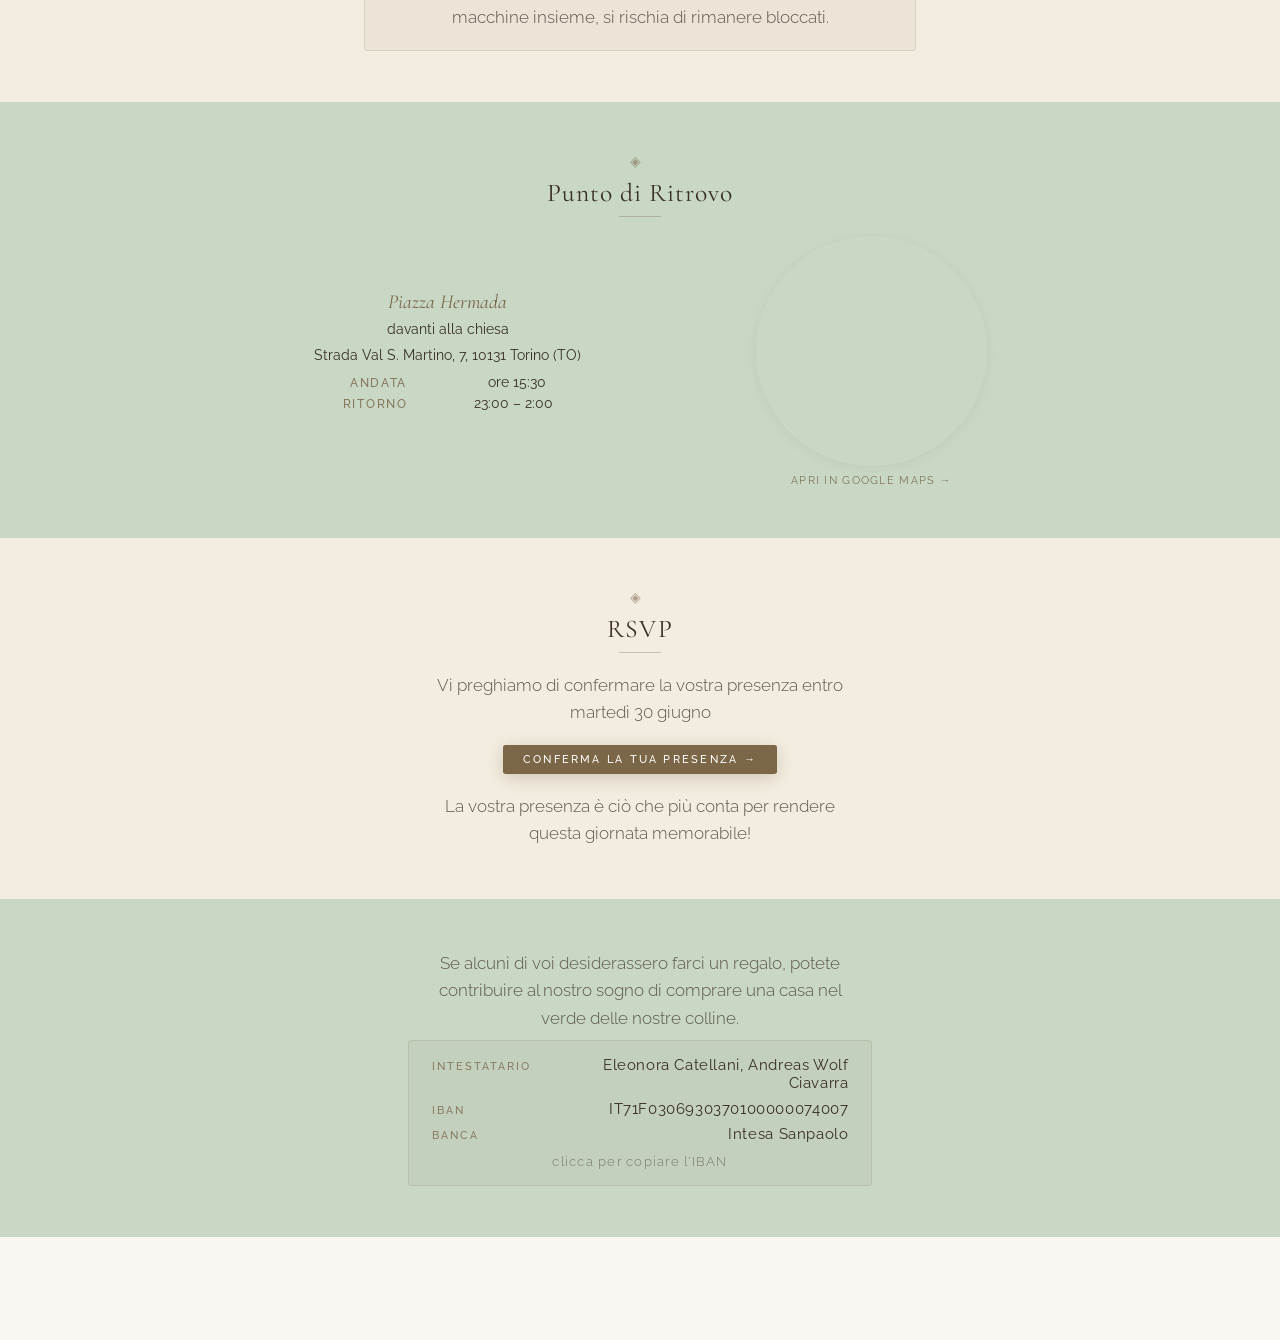
==== commit 5b294fd1: "Adding location details and change shuttle details" ====
--- a/index.html
+++ b/index.html
@@ -155,30 +155,98 @@
             <div class="section-rule" aria-hidden="true"></div>
           </header>
 
+          <!-- No map here on purpose: the venue is NOT reachable by car and must
+               not be offered as a driving destination. The map lives in the
+               "Punto di Ritrovo" section below, pointed at the shuttle stop. -->
+          <div class="location-info">
+            <address class="location-address">
+              <strong class="location-venue">Vigna Bogiet</strong>
+              <span>Strada Val S. Martino Sup., 60, 10131 Torino (TO)</span>
+            </address>
+
+            <dl class="location-schedule">
+              <div class="location-schedule__row">
+                <dt data-i18n="location.ceremony">Cerimonia</dt>
+                <dd data-i18n="location.ceremonyTime">ore 16:30</dd>
+              </div>
+              <div class="location-schedule__row">
+                <dt data-i18n="location.reception">Ricevimento</dt>
+                <dd data-i18n="location.receptionTime">A seguire</dd>
+              </div>
+            </dl>
+
+            <p class="location-note" data-i18n="location.note">Raggiungibile solo con la navetta</p>
+          </div>
+
+        </div>
+      </section><!-- /.section--location -->
+
+
+      <!-- ─────────────────────────────────────────────
+           SECTION · Parking (own section · light background)
+      ────────────────────────────────────────────── -->
+      <section class="section section--parking" id="parking" aria-label="Navetta e Parcheggio" data-i18n-aria-label="location.parkingLabel">
+        <div class="section-body">
+
+          <header class="section-header">
+            <span class="section-deco" aria-hidden="true">◈</span>
+            <h2 class="section-title" data-i18n="location.parkingLabel">Navetta &amp; Parcheggio</h2>
+            <div class="section-rule" aria-hidden="true"></div>
+          </header>
+
+          <p class="parking-text" data-i18n="location.parkingText">La location non dispone di parcheggio: per questo abbiamo organizzato un servizio navetta che vi accompagnerà fino a Vigna Bogiet e vi riporterà a Torino a fine serata.</p>
+
+          <p class="parking-text" data-i18n="location.parkingText2">Vi chiediamo di essere puntuali e di arrivare con meno macchine possibili, così da trovare più facilmente parcheggio nella zona di Piazza Hermada.</p>
+
+          <div class="parking-note">
+            <span class="parking-note__label" data-i18n="location.parkingNoteLabel">Importante</span>
+            <p class="parking-text" data-i18n="location.parkingNote">Vi chiediamo di utilizzare la navetta e di non provare a raggiungere la location in macchina: la strada è molto stretta e non c’è modo di fare inversione. Se salgono più macchine insieme, si rischia di rimanere bloccati.</p>
+          </div>
+
+        </div>
+      </section><!-- /.section--parking -->
+
+
+      <!-- ────────────────────────────────────────
+           SECTION · Punto di ritrovo (shuttle stop · sage background)
+           Reuses the .location-* component classes on purpose — same
+           card/map/link vocabulary, zero new layout CSS. The circular map
+           that used to point at Vigna Bogiet now points here.
+      ───────────────────────────────────────── -->
+      <section class="section section--meeting" id="meeting" aria-label="Punto di ritrovo" data-i18n-aria-label="meeting.aria">
+        <div class="section-body">
+
+          <header class="section-header">
+            <span class="section-deco" aria-hidden="true">◈</span>
+            <h2 class="section-title" data-i18n="meeting.title">Punto di Ritrovo</h2>
+            <div class="section-rule" aria-hidden="true"></div>
+          </header>
+
           <div class="location-row">
             <div class="location-info">
               <address class="location-address">
-                <strong class="location-venue">Vigna Bogiet</strong>
-                <span>Strada Val S. Martino Sup., 60, 10131 Torino (TO)</span>
+                <strong class="location-venue">Piazza Hermada</strong>
+                <span data-i18n="meeting.church">davanti alla chiesa</span>
+                <span>Strada Val S. Martino, 7, 10131 Torino (TO)</span>
               </address>
 
               <dl class="location-schedule">
                 <div class="location-schedule__row">
-                  <dt data-i18n="location.ceremony">Cerimonia</dt>
-                  <dd data-i18n="location.ceremonyTime">ore 16:30</dd>
+                  <dt data-i18n="meeting.outbound">Andata</dt>
+                  <dd data-i18n="meeting.outboundTime">ore 15:30</dd>
                 </div>
                 <div class="location-schedule__row">
-                  <dt data-i18n="location.reception">Ricevimento</dt>
-                  <dd data-i18n="location.receptionTime">A seguire</dd>
+                  <dt data-i18n="meeting.return">Ritorno</dt>
+                  <dd data-i18n="meeting.returnTime">23:00 – 2:00</dd>
                 </div>
               </dl>
             </div>
 
             <div class="location-map">
               <iframe
-                src="https://www.google.com/maps?q=Strada+Val+S.+Martino+Sup.,+60,+10131+Torino+TO&hl=it&z=15&output=embed"
-                title="Mappa: Strada Val S. Martino Sup., 60, Torino"
-                data-i18n-title="location.mapTitle"
+                src="https://www.google.com/maps?q=Strada+Val+S.+Martino,+7,+10131+Torino+TO&amp;hl=it&amp;z=16&amp;output=embed"
+                title="Mappa: Strada Val S. Martino, 7, Torino"
+                data-i18n-title="meeting.mapTitle"
                 loading="eager"
                 fetchpriority="high"
                 allowfullscreen
@@ -187,37 +255,19 @@
             </div>
 
             <a
-              href="https://www.google.com/maps/place/Strada+Val+S.+Martino+Sup.,+60,+10131+Torino+TO,+Italy/@45.0604905,7.7187541,806m/data=!3m2!1e3!4b1!4m6!3m5!1s0x478872eba3f43833:0xca5c7841f860b6f4!8m2!3d45.0604867!4d7.721329!16s%2Fg%2F11c2gj1sdj?hl=en-GB&entry=ttu&g_ep=EgoyMDI2MDMxOC4xIKXMDSoASAFQAw%3D%3D"
+              href="https://www.google.com/maps/search/?api=1&amp;query=Strada+Val+S.+Martino%2C+7%2C+10131+Torino+TO"
               class="map-link"
               target="_blank"
               rel="noopener noreferrer"
-              aria-label="Apri il percorso in Google Maps (si apre in nuova scheda)"
-              data-i18n-aria-label="location.mapLinkAria"
-              data-i18n="location.mapLink">
+              aria-label="Apri il punto di ritrovo in Google Maps (si apre in nuova scheda)"
+              data-i18n-aria-label="meeting.mapLinkAria"
+              data-i18n="meeting.mapLink">
               Apri in Google Maps →
             </a>
           </div>
 
         </div>
-      </section><!-- /.section--location -->
-
-
-      <!-- ─────────────────────────────────────────────
-           SECTION · Parking (own section · light background)
-      ────────────────────────────────────────────── -->
-      <section class="section section--parking" id="parking" aria-label="Parcheggio" data-i18n-aria-label="location.parkingLabel">
-        <div class="section-body">
-
-          <header class="section-header">
-            <span class="section-deco" aria-hidden="true">◈</span>
-            <h2 class="section-title" data-i18n="location.parkingLabel">Parcheggio</h2>
-            <div class="section-rule" aria-hidden="true"></div>
-          </header>
-
-          <p class="parking-text" data-i18n="location.parkingText">Maggiori dettagli per il parcheggio e possibile servizio navetta saranno comunicati più avanti sul sito.</p>
-
-        </div>
-      </section><!-- /.section--parking -->
+      </section><!-- /.section--meeting -->
 
 
       <!-- ─────────────────────────────────────────────
--- a/css/style.css
+++ b/css/style.css
@@ -198,6 +198,7 @@
 .section--location,
 .section--rsvp,
 .section--parking,
+.section--meeting,
 .section--gift {
   transition:
     filter     var(--t-mid),
@@ -207,6 +208,7 @@
 .section--location:hover,
 .section--rsvp:hover,
 .section--parking:hover,
+.section--meeting:hover,
 .section--gift:hover {
   transform: translateY(-0.2rem);
 }
@@ -433,6 +435,13 @@
   max-width: 60rem;
 }
 
+/* The meeting row pairs a short address block with the map, so it reads best on
+   a narrower measure than the old location row — otherwise info and map drift
+   apart into two islands with a canyon between them. */
+.section--meeting .location-row {
+  max-width: 44rem;
+}
+
 .location-row .location-info { grid-area: info; }
 .location-row .location-map  { grid-area: map; }
 .location-row .map-link      { grid-area: link; }
@@ -507,6 +516,22 @@
 /* Map — circular crop. Square aspect + 50% border-radius gives a perfect
    circle. `isolation: isolate` forces a stacking context so Safari/iOS
    actually clips the iframe to the border-radius (a known WebKit bug). */
+/* "Only reachable by shuttle" line — closes the location card. Deliberately
+   uppercase/accent so it reads as part of the schedule vocabulary rather than
+   as a paragraph, and it sits INSIDE .location-info so it inherits the ivory
+   legibility card over the sketch. */
+.location-note {
+  font-family: var(--font-body);
+  font-weight: 400;
+  font-size: clamp(0.66rem, 0.88vw, 0.76rem);
+  letter-spacing: 0.14em;
+  text-transform: uppercase;
+  line-height: 1.5;
+  color: var(--clr-accent);
+  max-width: 26ch;
+  margin-top: 0.2em;
+}
+
 .location-map {
   width: clamp(11rem, 18vw, 15rem);
   aspect-ratio: 1;
@@ -550,14 +575,21 @@
 }
 
 /* ────────────────────────────────────────────────────────────────
-   SECTIONS · PARKING & GIFT (standalone light sections)
-   Continue the alternating background rhythm:
-   hero (ivory) → location (sage) → parking (warm ivory)
-   → rsvp (sage) → gift (warm ivory).
+   BACKGROUND RHYTHM — light / sage, alternating all the way down:
+   hero (ivory) → location (sage + sketch) → parking (warm ivory)
+   → meeting (sage) → rsvp (warm ivory) → gift (sage).
+   Adding the "Punto di ritrovo" section made the page six sections
+   long, which flipped rsvp and gift from their old colours so the
+   alternation keeps running. Add a section ⇒ keep alternating.
    ──────────────────────────────────────────────────────────────── */
 .section--parking,
+.section--rsvp {
+  background: var(--clr-ivory-warm);
+}
+
+.section--meeting,
 .section--gift {
-  background: var(--clr-ivory-warm);
+  background: var(--clr-sage);
 }
 
 /* Generic descriptive body text — ONE consistent treatment everywhere it
@@ -578,14 +610,37 @@
   max-width: 44ch;
 }
 
-
-/* ────────────────────────────────────────────────────────────────
-   SECTION 3 · RSVP & IBAN
-   ──────────────────────────────────────────────────────────────── */
-.section--rsvp {
-  background: var(--clr-sage);
-}
-
+/* "Importante" callout — the do-not-drive-up warning. Same card vocabulary as
+   the IBAN block (accent tint + hairline border) so it reads as a considered
+   part of the page, not a browser alert. Its body copy reuses .parking-text,
+   so the one descriptive-body-text rule still governs the type. */
+.parking-note {
+  display: flex;
+  flex-direction: column;
+  align-items: center;
+  gap: 0.5em;
+  width: 100%;
+  max-width: 46ch;
+  padding: 1em 1.4em;
+  background: rgba(139, 115, 85, 0.07);
+  border: 1px solid rgba(139, 115, 85, 0.18);
+  border-radius: 0.2rem;
+}
+
+.parking-note__label {
+  font-family: var(--font-body);
+  font-weight: 500;
+  font-size: clamp(0.62rem, 0.82vw, 0.72rem);
+  letter-spacing: 0.18em;
+  text-transform: uppercase;
+  color: var(--clr-accent);
+  opacity: 0.85;
+}
+
+
+/* ────────────────────────────────────────────────────────────────
+   SECTION · RSVP & IBAN   (background set in the rhythm block above)
+   ──────────────────────────────────────────────────────────────── */
 /* .rsvp-message uses the unified descriptive-body-text rule above — same font
    and style as the gift presence line (no longer italic Cormorant). */
 
@@ -766,8 +821,9 @@
 
 .section--location { animation: fadeRight 0.6s var(--ease-out) 0.1s both; }
 .section--parking  { animation: fadeRight 0.6s var(--ease-out) 0.15s both; }
-.section--rsvp     { animation: fadeRight 0.6s var(--ease-out) 0.2s both; }
-.section--gift     { animation: fadeRight 0.6s var(--ease-out) 0.25s both; }
+.section--meeting  { animation: fadeRight 0.6s var(--ease-out) 0.2s both; }
+.section--rsvp     { animation: fadeRight 0.6s var(--ease-out) 0.25s both; }
+.section--gift     { animation: fadeRight 0.6s var(--ease-out) 0.3s both; }
 
 
 /* ────────────────────────────────────────────────────────────────
@@ -841,6 +897,7 @@
   .section--location:hover,
   .section--rsvp:hover,
   .section--parking:hover,
+  .section--meeting:hover,
   .section--gift:hover { transform: none; }
   .layout:has(.section:hover) .section { filter: none; }
 }
@@ -866,6 +923,7 @@
   .hero__place,
   .section--location,
   .section--parking,
+  .section--meeting,
   .section--rsvp,
   .section--gift {
     opacity: 1;
